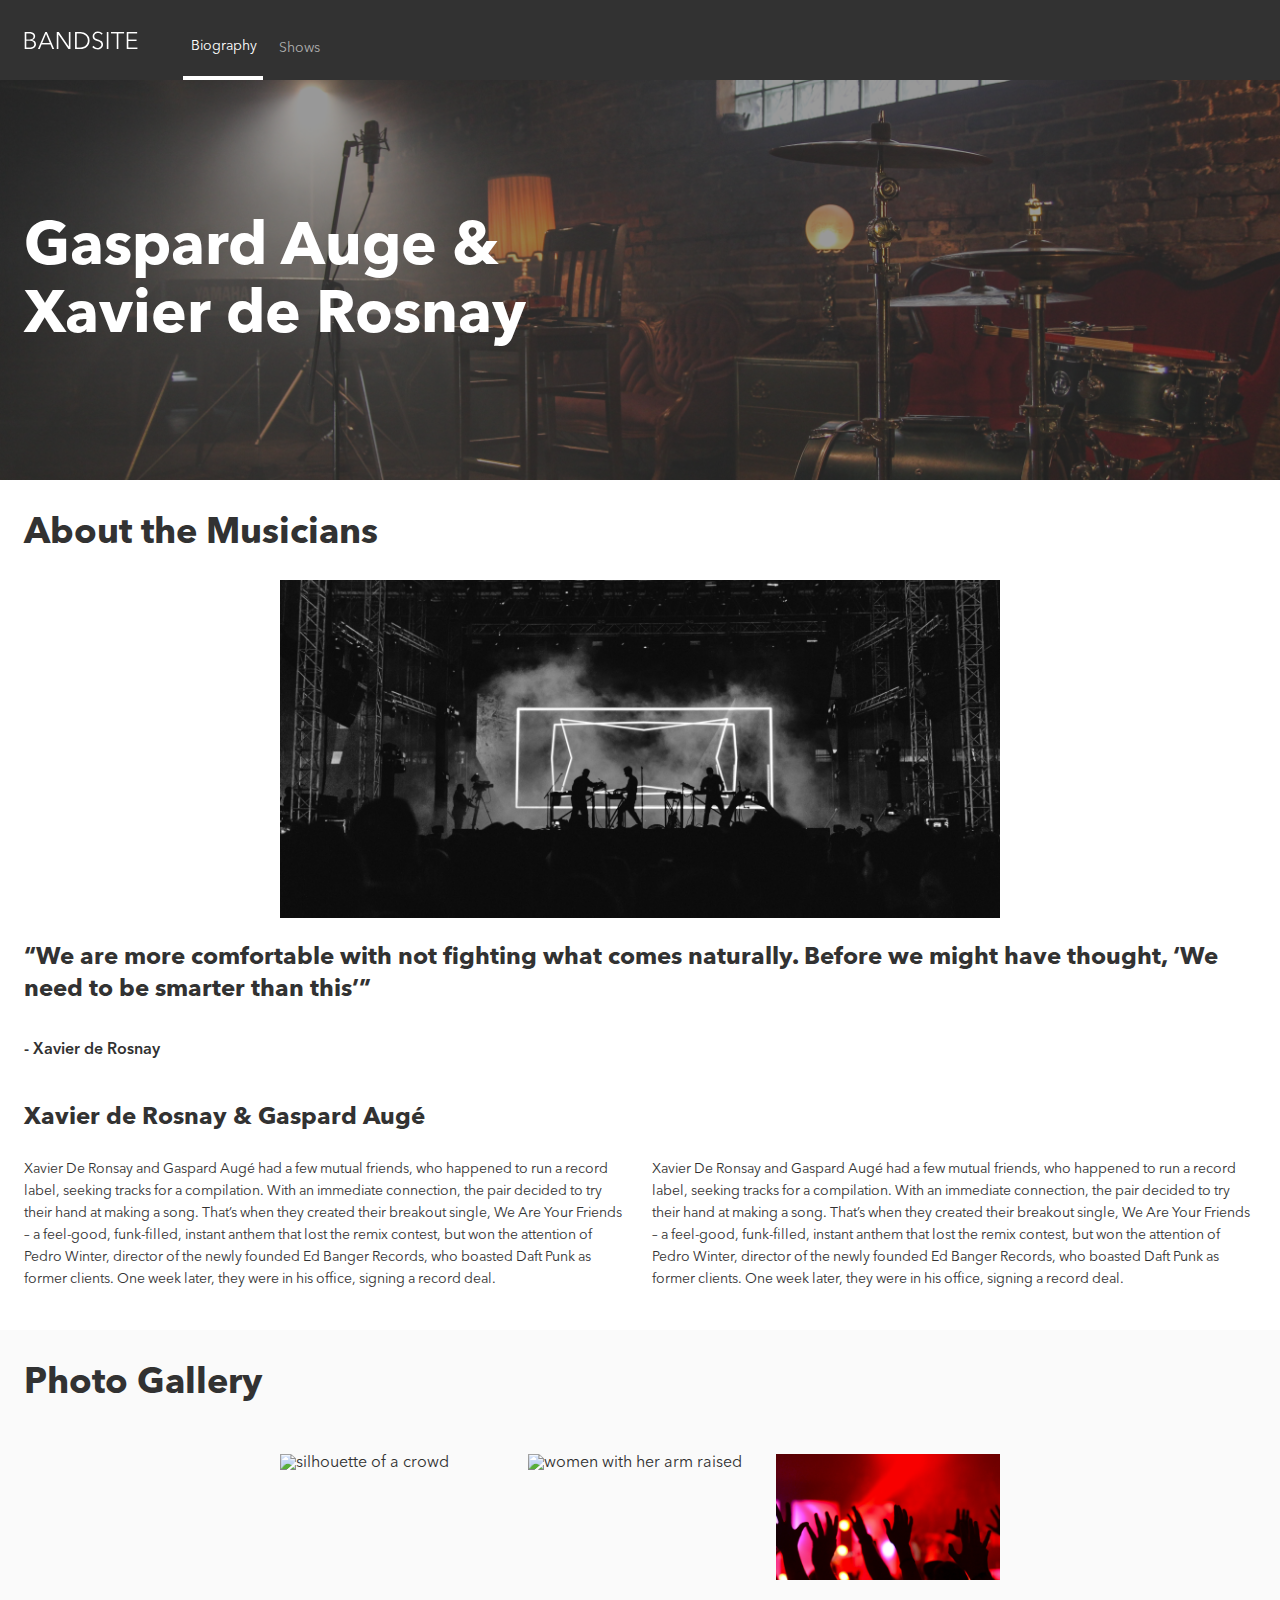
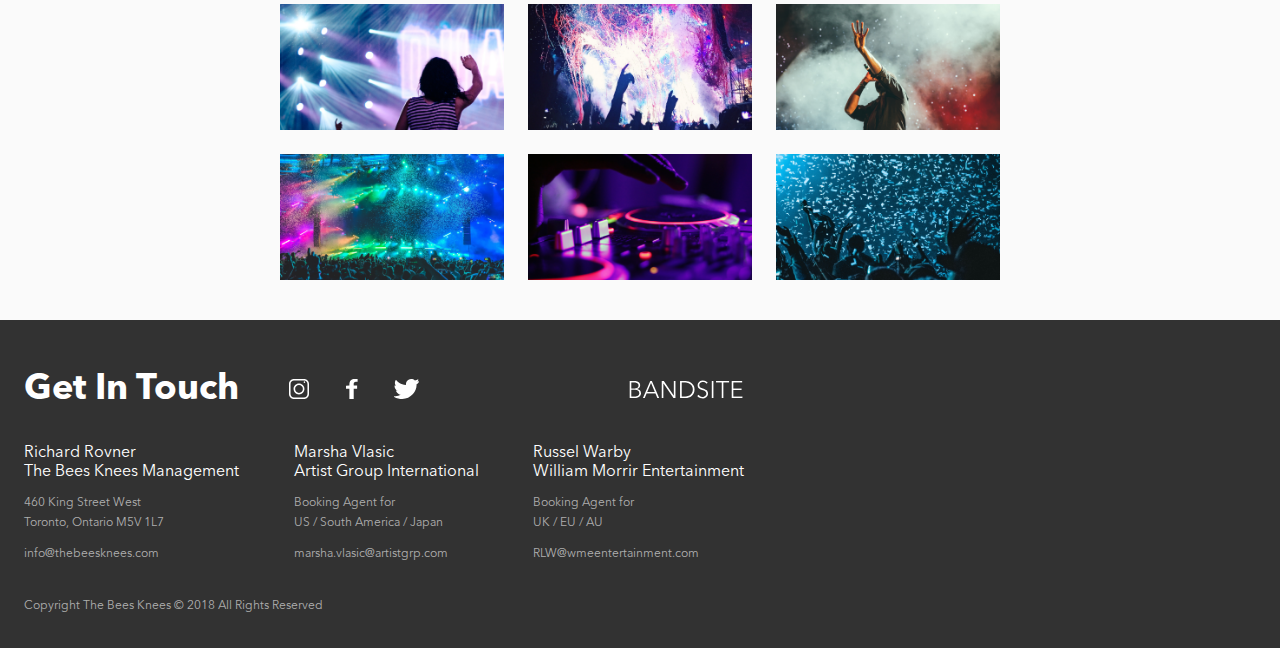
==== sprint-2/biography/index.html @ a92726ca "changed media queries, fixed mistakes" ====
<!DOCTYPE html>
<html lang="en">
<head>
    <meta charset="UTF-8">
    <meta name="viewport" content="width=device-width, initial-scale=1.0">
    <meta http-equiv="X-UA-Compatible" content="ie=edge">
    <link rel="stylesheet" href="../styles/styles.css">
    <title>BANDSITE</title>
</head>
<body>
    <header class="header">
        <nav class="header__nav-bar">
            <a class="header__logo-link" href="../home/index.html"><img class="header__nav-logo" src="../assets/logo/logo-bandsite.svg" alt="bandsite logo and can link you to the homepage"></a>
            <ul class="header__nav-list">
                <li class="header__nav-list-item header__current-site"><a class="header__nav-link header__current-link" href="index.html">Biography</a></li>
                <li class="header__nav-list-item"><a class="header__nav-link" href="../shows/index.html">Shows</a></li>
            </ul>
        </nav>
    </header>
    <section class="hero">
        <img class="hero__img" src="../assets/images/hero-image.jpg" alt="hero image of usual band instruments">
        <h1 class="hero__txt font-hero-header font-hero-header">Gaspard Auge &<br>Xavier de Rosnay</h1>
    </section>
    <main class="main">
        <article class="main__article">
            <h1 class="main__article-title font-header">About the Musicians</h1>
            <img class="main__article-img" src="../assets/images/article-image.jpg" alt="silhouette of a band on stage">
            <h2  class="main__quote font-subheader font-header2">“We are more comfortable with not fighting what comes naturally. <br class="main__quote-br">Before we might have thought, ‘We need to be smarter than this’”</h2>
            <p class="main__quotee font-subheader">- Xavier de Rosnay</p>
            <h2 class="main__musician-name font-subheader font-header2">Xavier de Rosnay & Gaspard Augé</h2>
            <section class="main__musician-info">
                <p class="main__musician-text font-paragraph">Xavier De Ronsay and Gaspard Augé had a few mutual friends, who happened to run a record label, seeking tracks for a compilation. With an immediate connection, the pair decided to try their hand at making a song. That’s when they created their breakout single, We Are Your Friends – a feel-good, funk-filled, instant anthem that lost the remix contest, but won the attention of Pedro Winter, director of the newly founded Ed Banger Records, who boasted Daft Punk as former clients. One week later, they were in his office, signing a record deal.</p>
                <p class="main__musician-text font-paragraph">Xavier De Ronsay and Gaspard Augé had a few mutual friends, who happened to run a record label, seeking tracks for a compilation. With an immediate connection, the pair decided to try their hand at making a song. That’s when they created their breakout single, We Are Your Friends – a feel-good, funk-filled, instant anthem that lost the remix contest, but won the attention of Pedro Winter, director of the newly founded Ed Banger Records, who boasted Daft Punk as former clients. One week later, they were in his office, signing a record deal.</p>
            </section>
            </article>
        <section class="main__gallery">
            <h1 class="main__gallery-title font-header">Photo Gallery</h1>
            <section class="gallery main__gallery-imgs">
                <section class="gallery__row">
                    <img class="gallery__img" src="../assets/images/Photo-gallery-1.jpg" alt="silhouette of a crowd">
                    <img class="gallery__img" src="../assets/images/Photo-gallery-2.jpg" alt="women with her arm raised">
                    <img class="gallery__img" src="../assets/images/Photo-gallery-3.jpg" alt="hands in the air">
                </section>
                <section class="gallery__row">
                    <img class="gallery__img" src="../assets/images/Photo-gallery-4.jpg" alt="a person facing a stage">
                    <img class="gallery__img" src="../assets/images/Photo-gallery-5.jpg" alt="a blast of confetti">
                    <img class="gallery__img" src="../assets/images/Photo-gallery-6.jpg" alt="singer surrounded by visual effects">
                </section>
                <section class="gallery__row">
                    <img class="gallery__img" src="../assets/images/Photo-gallery-7.jpg" alt="stage lit with color">
                    <img class="gallery__img" src="../assets/images/Photo-gallery-8.jpg" alt="dj turn table"">
                    <img class="gallery__img" src="../assets/images/Photo-gallery-9.jpg" alt="confetti raining on a crowd">
                </section>
            </section>
        </section>
    </main>
    <footer class="footer">
        <nav class="footer__nav-bar">
            <h1 class="footer__nav-greeting font-header">Get In Touch</h1>
            <ul class="footer__nav-list">
                <li class="footer__nav-list-item"><a class="footer__nav-link" href=""><img class="footer__nav-img" src="../assets/icons/icon-instagram.svg" alt="instagram logo"></a></li>
                <li class="footer__nav-list-item"><a class="footer__nav-link" href=""><img class="footer__nav-img" src="../assets/icons/icon-facebook.svg" alt="facebook logo"></a></li>
                <li class="footer__nav-list-item"><a class="footer__nav-link" href=""><img class="footer__nav-img" src="../assets/icons/icon-twitter.svg" alt="twitter logo"></a></li>
            </ul>
            <a class="footer__nav-link"><img class="footer__nav-logo-img" src="../assets/logo/logo-bandsite.svg" alt="bandsite logo and is a link that takes you to the homepage"></a>
        </nav>
        <section class="footer__contacts">
            <article class="footer__contact-info">
                <section class="footer__contact-name">Richard Rovner<br>The Bees Knees Management</section>
                <section class="footer__contact-address font-label">460 King Street West<br>Toronto, Ontario M5V 1L7</section>
                <section class="footer__contact-email"><a class="footer__contact-mailto font-label" href="mailto:info@thebeesknees.com">info@thebeesknees.com</a></section>
            </article>
            <article class="footer__contact-info">
                <section class="footer__contact-name">Marsha Vlasic<br>Artist Group International</section>
                <section class="footer__contact-address font-label">Booking Agent for<br>US / South America / Japan</section>
                <section class="footer__contact-email"><a class="footer__contact-mailto font-label" href="mailto:marsha.vlasic@artistgrp.com">marsha.vlasic@artistgrp.com</a></section>
            </article>
            <article class="footer__contact-info">
                <section class="footer__contact-name">Russel Warby<br>William Morrir Entertainment </section>
                <section class="footer__contact-address font-label">Booking Agent for<br>UK / EU / AU</section>
                <section class="footer__contact-email"><a class="footer__contact-mailto font-label" href="mailto:RLW@wmeentertainment.com">RLW@wmeentertainment.com</a></section>
            </article>
        </section>
        <section class="footer__copyright">
            <p class="footer__copyright-info font-label">Copyright The Bees Knees © 2018<br class="footer__copyright-break"> All Rights Reserved</p>            
        </section>
    </footer>
</body>
</html>
---- sprint-2/styles/styles.css ----
@font-face {
  font-family: "avenir next";
  src: url(./fonts/avenir-next-pro-lt/avenir-next-lt-pro-regular.otf) format("opentype");
}

@font-face {
  font-family: "avenir next demi bold";
  src: url(./fonts/avenir-next-pro-lt/avenir-next-lt-pro-demi.otf) format("opentype");
}

@font-face {
  font-family: "avenir next bold";
  src: url(./fonts/avenir-next-pro-lt/avenir-next-lt-pro-bold.otf) format("opentype");
}

html,
body {
  padding: 0;
  margin: 0;
  -webkit-box-sizing: border-box;
          box-sizing: border-box;
  font-family: "avenir next";
  color: #323232;
}

*,
*::before,
*::after {
  -webkit-box-sizing: inherit;
          box-sizing: inherit;
}

.font-label {
  font-size: 12px;
  line-height: 20px;
  color: #AFAFAF;
  text-decoration: none;
}

.font-list-contact {
  font-size: 14px;
  line-height: 20px;
}

.font-paragraph {
  font-size: 13px;
  line-height: 18px;
}

@media screen and (min-width: 768px) {
  .font-paragraph {
    font-size: 14px;
    line-height: 22px;
  }
}

.font-subheader {
  font-family: "avenir next demi bold";
  font-size: 14px;
  line-height: 22px;
}

@media screen and (min-width: 768px) {
  .font-subheader {
    font-size: 16px;
    line-height: 24px;
  }
}

@media screen and (min-width: 768px) {
  .font-header2 {
    font-family: "avenir next bold";
    font-size: 24px;
    line-height: 32px;
  }
}

.font-header {
  font-family: "avenir next bold";
  font-size: 24px;
  line-height: 32px;
}

@media screen and (min-width: 768px) {
  .font-header {
    font-size: 36px;
    line-height: 44px;
  }
}

.font-hero-header {
  font-family: "avenir next bold";
  font-size: 24px;
  line-height: 32px;
}

@media screen and (min-width: 768px) {
  .font-hero-header {
    font-size: 60px;
    line-height: 68px;
  }
}

.header {
  width: 100%;
}

.header__nav-bar {
  background-color: #323232;
  width: 100%;
  height: 80px;
  display: -webkit-box;
  display: -ms-flexbox;
  display: flex;
  -webkit-box-orient: vertical;
  -webkit-box-direction: normal;
      -ms-flex-direction: column;
          flex-direction: column;
  -webkit-box-align: center;
      -ms-flex-align: center;
          align-items: center;
  -webkit-box-pack: end;
      -ms-flex-pack: end;
          justify-content: flex-end;
}

@media screen and (min-width: 768px) {
  .header__nav-bar {
    -webkit-box-orient: horizontal;
    -webkit-box-direction: normal;
        -ms-flex-direction: row;
            flex-direction: row;
    padding: 0 24px;
    -webkit-box-align: baseline;
        -ms-flex-align: baseline;
            align-items: baseline;
    -webkit-box-pack: start;
        -ms-flex-pack: start;
            justify-content: flex-start;
    overflow: auto;
  }
}

@media screen and (min-width: 768px) and (min-width: 1440px) {
  .header__nav-bar {
    padding: 0 180px;
  }
}

.header__logo-link {
  height: 19px;
}

@media screen and (min-width: 768px) {
  .header__logo-link {
    padding: 0 45px 0 0;
  }
}

@media screen and (min-width: 1440px) {
  .header__logo-link {
    padding: 0 56px 0 0;
  }
}

.header__nav-list {
  width: 100%;
  list-style: none;
  padding: 16px 0 0 0;
  margin: 0;
  display: -webkit-box;
  display: -ms-flexbox;
  display: flex;
}

@media screen and (min-width: 768px) {
  .header__nav-list {
    padding: 0;
  }
}

.header__nav-list-item {
  width: 50%;
  text-align: center;
}

@media screen and (min-width: 768px) {
  .header__nav-list-item {
    width: auto;
    height: 80px;
    display: -webkit-box;
    display: -ms-flexbox;
    display: flex;
    -webkit-box-align: center;
        -ms-flex-align: center;
            align-items: center;
    padding: 16px 16px 0 16px;
    width: 80px;
    font-size: 14px;
  }
}

@media screen and (min-width: 768px) and (min-width: 1440px) {
  .header__nav-list-item {
    margin: 0 56px 0 0;
  }
}

.header__current-site {
  padding: 0 0 6px 0;
  border-bottom: solid 4px white;
}

@media screen and (min-width: 768px) {
  .header__current-site {
    padding: 16px 8px 0 8px;
  }
}

.header__nav-link {
  color: #AFAFAF;
  text-decoration: none;
}

@media screen and (min-width: 1440px) {
  .header__nav-link:hover {
    -webkit-transition: 1s;
    transition: 1s;
    color: #FFFFFF;
  }
}

.header__current-link {
  color: #FFFFFF;
}

.hero {
  display: -webkit-box;
  display: -ms-flexbox;
  display: flex;
  -webkit-box-orient: horizontal;
  -webkit-box-direction: normal;
      -ms-flex-flow: row wrap;
          flex-flow: row wrap;
  position: relative;
  background-color: rgba(50, 50, 50, 0.5);
}

.hero__img {
  z-index: -1;
  width: 100%;
  height: 183px;
  -o-object-fit: cover;
     object-fit: cover;
}

@media screen and (min-width: 768px) {
  .hero__img {
    height: 400px;
  }
}

@media screen and (min-width: 768px) and (min-width: 1440px) {
  .hero__img {
    height: 670px;
  }
}

.hero__txt {
  color: white;
  position: absolute;
  top: 60px;
  left: 16px;
  margin: 0;
}

@media screen and (min-width: 768px) {
  .hero__txt {
    top: 135px;
    left: 24px;
  }
}

@media screen and (min-width: 768px) and (min-width: 1440px) {
  .hero__txt {
    top: 230px;
    left: 180px;
  }
}

.main__article {
  padding: 0 16px 40px 16px;
  display: -webkit-box;
  display: -ms-flexbox;
  display: flex;
  -webkit-box-orient: vertical;
  -webkit-box-direction: normal;
      -ms-flex-direction: column;
          flex-direction: column;
}

@media screen and (min-width: 768px) {
  .main__article {
    padding: 0 24px 40px 24px;
  }
}

@media screen and (min-width: 768px) and (min-width: 1440px) {
  .main__article {
    -webkit-box-sizing: content-box;
            box-sizing: content-box;
    padding: 0 180px 40px 180px;
    -webkit-box-align: center;
        -ms-flex-align: center;
            align-items: center;
  }
}

.main__article-title {
  padding: 32px 0 0 0;
  margin: 0;
}

@media screen and (min-width: 1440px) {
  .main__article-title {
    -ms-flex-item-align: start;
        align-self: flex-start;
  }
}

.main__article-img {
  -ms-flex-item-align: center;
      -ms-grid-row-align: center;
      align-self: center;
  width: 288px;
  height: 145px;
  padding: 24px 0 0 0;
  -o-object-fit: cover;
     object-fit: cover;
}

@media screen and (min-width: 768px) {
  .main__article-img {
    width: 720px;
    height: 362px;
  }
}

@media screen and (min-width: 768px) and (min-width: 1440px) {
  .main__article-img {
    width: 896px;
    height: 450px;
    padding: 48px 0 0 0;
  }
}

.main__quote {
  padding: 24px 0 0 0;
  margin: 0;
}

@media screen and (min-width: 1440px) {
  .main__quote {
    width: 896px;
  }
}

.main__quote-br {
  display: none;
}

@media screen and (min-width: 1440px) {
  .main__quote-br {
    display: inline;
  }
}

.main__quotee {
  padding: 32px 0 0 0;
  margin: 0;
}

@media screen and (min-width: 1440px) {
  .main__quotee {
    width: 896px;
  }
}

.main__musician-name {
  padding: 40px 0 0 0;
  margin: 0;
}

@media screen and (min-width: 1440px) {
  .main__musician-name {
    width: 896px;
  }
}

@media screen and (min-width: 768px) {
  .main__musician-info {
    display: -ms-grid;
    display: grid;
    -ms-grid-columns: auto auto;
        grid-template-columns: auto auto;
    grid-gap: 24px;
  }
}

@media screen and (min-width: 768px) and (min-width: 1440px) {
  .main__musician-info {
    grid-gap: 40px;
    width: 896px;
  }
}

.main__musician-text {
  padding: 24px 0 0 0;
  margin: 0;
}

.main__gallery {
  padding: 0 16px;
  display: -webkit-box;
  display: -ms-flexbox;
  display: flex;
  -webkit-box-orient: vertical;
  -webkit-box-direction: normal;
      -ms-flex-direction: column;
          flex-direction: column;
  background-color: #FAFAFA;
}

@media screen and (min-width: 768px) {
  .main__gallery {
    padding: 0 24px;
  }
}

@media screen and (min-width: 768px) and (min-width: 1440px) {
  .main__gallery {
    padding: 0 180px;
  }
}

.main__gallery-title {
  padding: 32px 0 24px 0;
  margin: 0;
}

@media screen and (min-width: 1440px) {
  .main__gallery-title {
    padding: 48px 0 40px 0;
  }
}

.gallery {
  display: -webkit-box;
  display: -ms-flexbox;
  display: flex;
  -webkit-box-orient: vertical;
  -webkit-box-direction: normal;
      -ms-flex-direction: column;
          flex-direction: column;
  -webkit-box-align: center;
      -ms-flex-align: center;
          align-items: center;
  padding: 0 0 24px 0;
}

@media screen and (min-width: 768px) {
  .gallery {
    display: -webkit-box;
    display: -ms-flexbox;
    display: flex;
    -webkit-box-orient: horizontal;
    -webkit-box-direction: normal;
        -ms-flex-flow: row wrap;
            flex-flow: row wrap;
    -webkit-box-pack: center;
        -ms-flex-pack: center;
            justify-content: center;
    padding: 0 0 40px 0;
  }
}

.gallery__row {
  display: -webkit-box;
  display: -ms-flexbox;
  display: flex;
  -webkit-box-orient: vertical;
  -webkit-box-direction: normal;
      -ms-flex-direction: column;
          flex-direction: column;
}

@media screen and (min-width: 768px) {
  .gallery__row {
    width: 720px;
    -webkit-box-orient: horizontal;
    -webkit-box-direction: normal;
        -ms-flex-direction: row;
            flex-direction: row;
    -webkit-box-pack: justify;
        -ms-flex-pack: justify;
            justify-content: space-between;
  }
}

@media screen and (min-width: 768px) and (min-width: 1440px) {
  .gallery__row {
    width: 1080px;
  }
}

.gallery__img {
  width: 288px;
  padding: 0 0 16px 0;
}

@media screen and (min-width: 768px) {
  .gallery__img {
    -webkit-box-sizing: content-box;
            box-sizing: content-box;
    width: 224px;
    height: 126px;
    -o-object-fit: cover;
       object-fit: cover;
    padding: 24px 0 0 0;
  }
}

@media screen and (min-width: 768px) and (min-width: 1440px) {
  .gallery__img {
    width: 344px;
    height: 193px;
    opacity: 0.5;
    -webkit-filter: grayscale(100%);
            filter: grayscale(100%);
    -webkit-transition: 1s;
    transition: 1s;
  }
  .gallery__img:hover {
    opacity: 1;
    -webkit-filter: none;
            filter: none;
  }
}

.footer {
  background-color: #323232;
  width: 100%;
  color: white;
  padding: 0 11px;
  overflow: auto;
  display: -webkit-box;
  display: -ms-flexbox;
  display: flex;
  -webkit-box-orient: vertical;
  -webkit-box-direction: normal;
      -ms-flex-direction: column;
          flex-direction: column;
}

@media screen and (min-width: 768px) {
  .footer {
    padding: 0 24px;
  }
}

@media screen and (min-width: 768px) and (min-width: 1440px) {
  .footer {
    padding: 0 180px;
  }
}

@media screen and (min-width: 768px) {
  .footer__nav-bar {
    display: -webkit-box;
    display: -ms-flexbox;
    display: flex;
    -webkit-box-align: baseline;
        -ms-flex-align: baseline;
            align-items: baseline;
  }
}

.footer__nav-greeting {
  margin: 0;
  padding: 48px 0 0 0;
  font-size: 36px;
}

.footer__nav-list {
  list-style: none;
  width: 130px;
  padding: 28px 0 0 5px;
  margin: 0;
  display: -webkit-box;
  display: -ms-flexbox;
  display: flex;
  -webkit-box-pack: justify;
      -ms-flex-pack: justify;
          justify-content: space-between;
}

@media screen and (min-width: 768px) {
  .footer__nav-list {
    -webkit-box-sizing: content-box;
            box-sizing: content-box;
    padding: 0 210px 0 50px;
    -ms-flex-negative: 0;
        flex-shrink: 0;
  }
}

@media screen and (min-width: 768px) and (min-width: 1440px) {
  .footer__nav-list {
    padding: 0 554px 0 60px;
  }
}

.footer__nav-logo-img {
  display: none;
}

@media screen and (min-width: 768px) {
  .footer__nav-logo-img {
    display: inline-block;
  }
}

@media screen and (min-width: 768px) and (min-width: 1440px) {
  .footer__nav-logo-img {
    width: 120px;
    height: 24px;
  }
}

@media screen and (min-width: 768px) {
  .footer__nav-link {
    padding: 16px 0 0 0;
    justify-self: flex-end;
  }
}

@media screen and (min-width: 768px) {
  .footer__contacts {
    display: -webkit-box;
    display: -ms-flexbox;
    display: flex;
    -ms-flex-wrap: wrap;
        flex-wrap: wrap;
    width: 720px;
    -webkit-box-pack: justify;
        -ms-flex-pack: justify;
            justify-content: space-between;
  }
}

@media screen and (min-width: 768px) and (min-width: 1440px) {
  .footer__contacts {
    width: 1080px;
    -webkit-box-pack: start;
        -ms-flex-pack: start;
            justify-content: flex-start;
  }
}

@media screen and (min-width: 1440px) {
  .footer__contact-info {
    width: 276px;
  }
}

.footer__contact-name {
  padding: 32px 0 0 0;
}

@media screen and (min-width: 1440px) {
  .footer__contact-name {
    padding: 56px 0 0 0;
  }
}

.footer__contact-address {
  padding: 11px 0 0 0;
}

@media screen and (min-width: 1440px) {
  .footer__contact-address {
    padding: 24px 0 0 0;
  }
}

.footer__contact-email {
  padding: 11px 0 0 0;
}

@media screen and (min-width: 1440px) {
  .footer__contact-email {
    padding: 24px 0 0 0;
  }
}

.footer__copyright-info {
  margin: 0;
  padding: 32px 0;
}

@media screen and (min-width: 1440px) {
  .footer__copyright-info {
    padding: 40px 0;
  }
}

@media screen and (min-width: 768px) {
  .footer__copyright-break {
    display: none;
  }
}
/*# sourceMappingURL=styles.css.map */
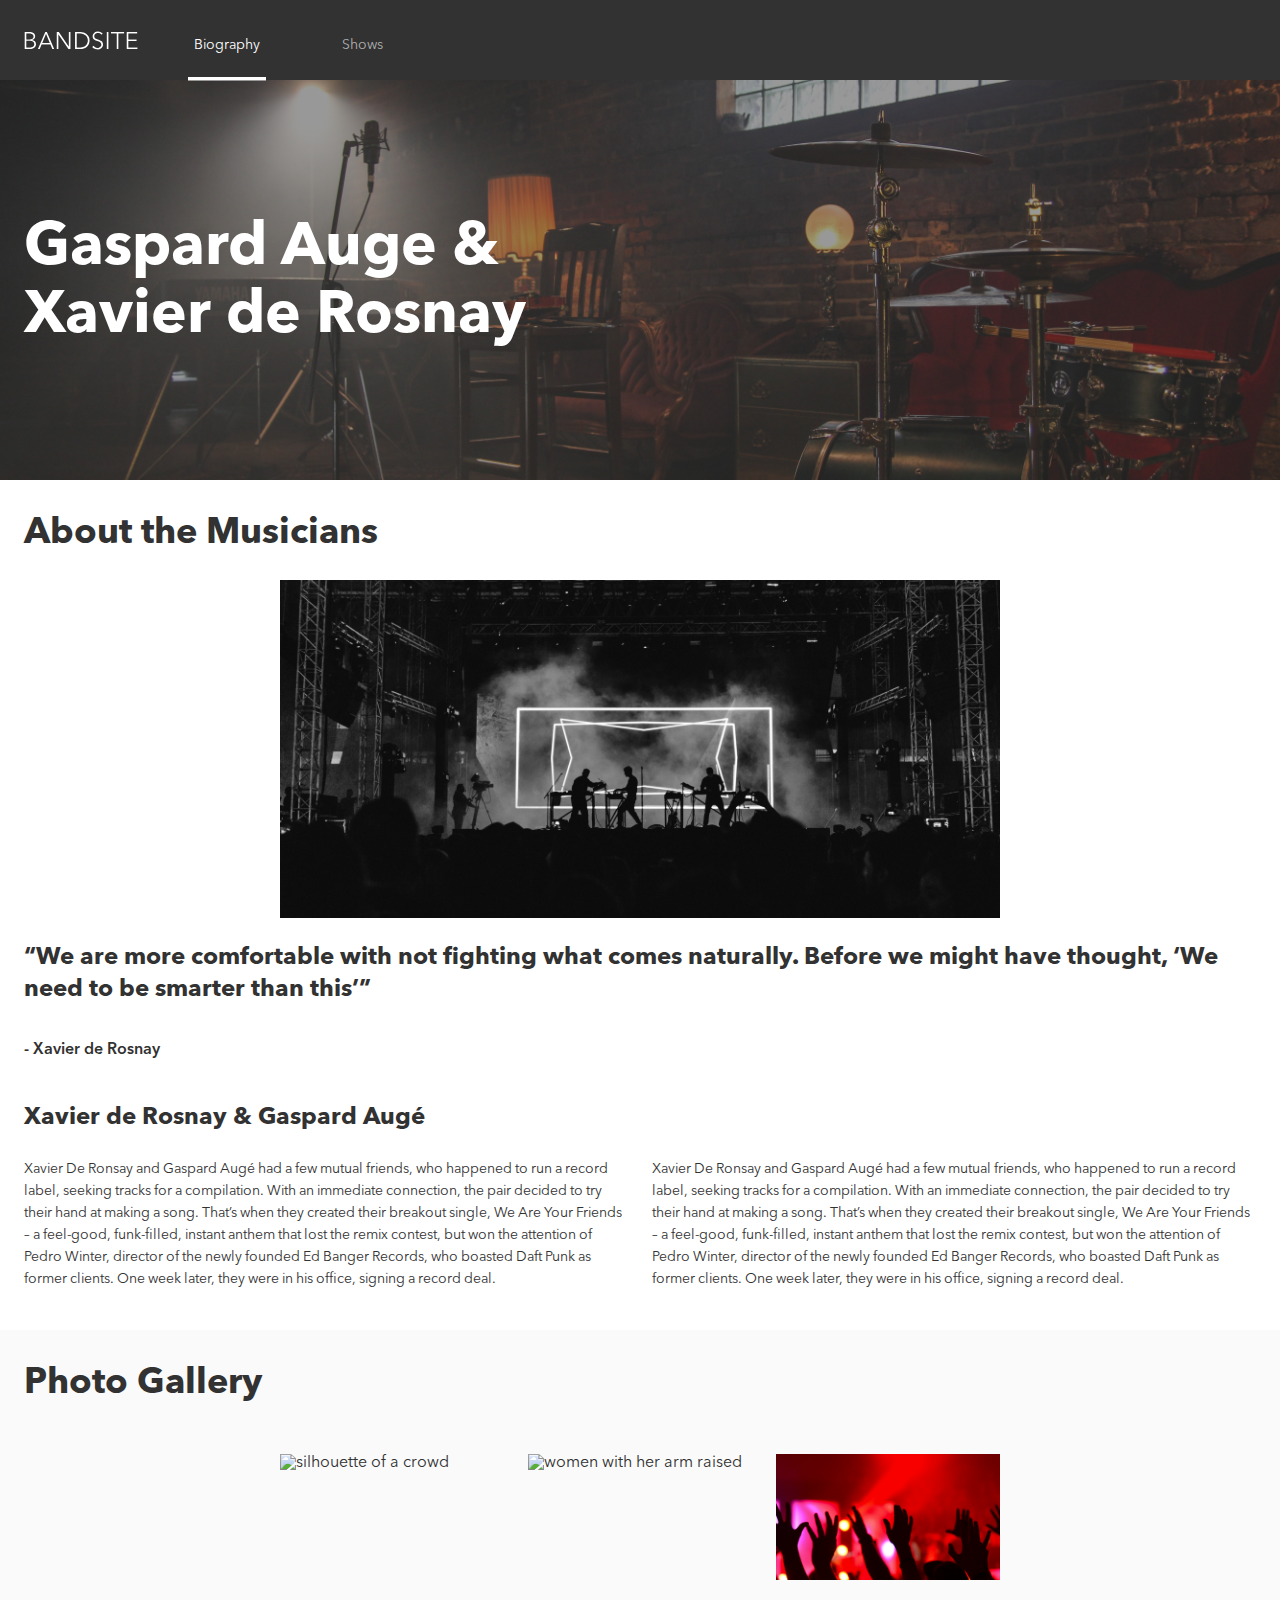
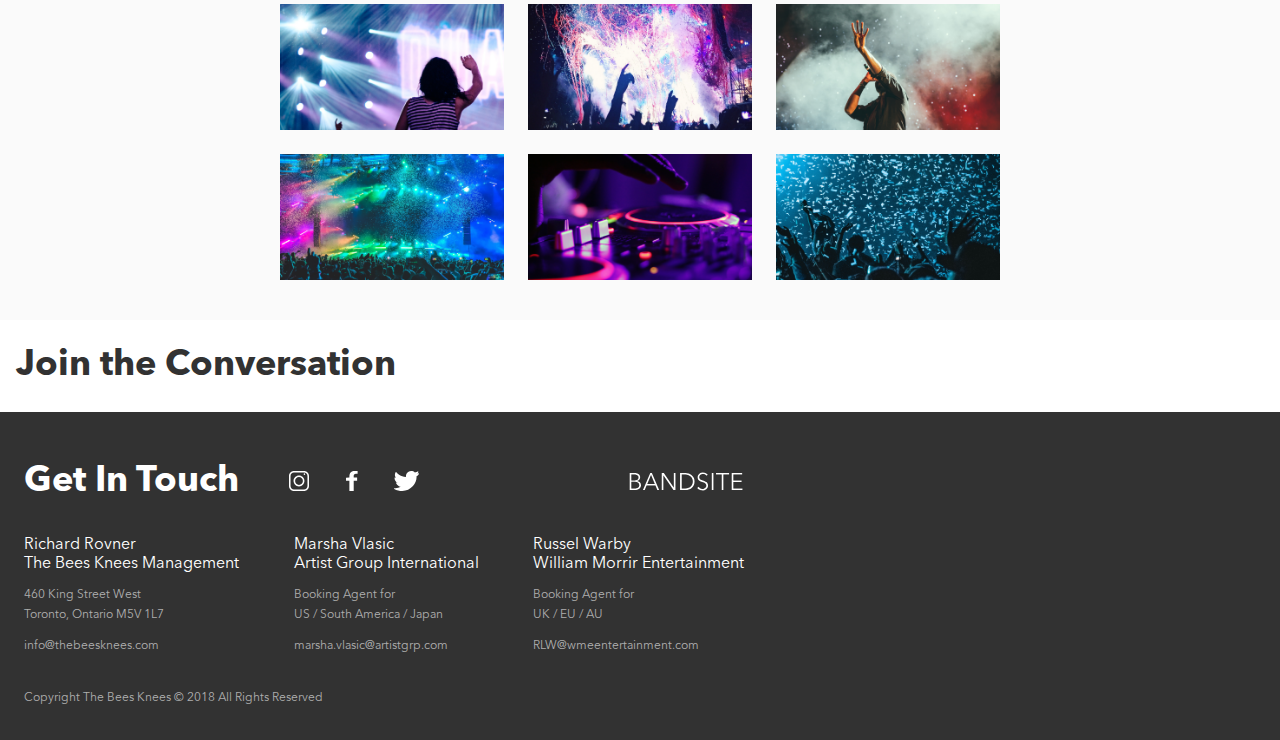
==== commit c41c787a: "fixed the nav-bar in all viewports" ====
--- a/sprint-2/biography/index.html
+++ b/sprint-2/biography/index.html
@@ -32,7 +32,7 @@
                 <p class="main__musician-text font-paragraph">Xavier De Ronsay and Gaspard Augé had a few mutual friends, who happened to run a record label, seeking tracks for a compilation. With an immediate connection, the pair decided to try their hand at making a song. That’s when they created their breakout single, We Are Your Friends – a feel-good, funk-filled, instant anthem that lost the remix contest, but won the attention of Pedro Winter, director of the newly founded Ed Banger Records, who boasted Daft Punk as former clients. One week later, they were in his office, signing a record deal.</p>
                 <p class="main__musician-text font-paragraph">Xavier De Ronsay and Gaspard Augé had a few mutual friends, who happened to run a record label, seeking tracks for a compilation. With an immediate connection, the pair decided to try their hand at making a song. That’s when they created their breakout single, We Are Your Friends – a feel-good, funk-filled, instant anthem that lost the remix contest, but won the attention of Pedro Winter, director of the newly founded Ed Banger Records, who boasted Daft Punk as former clients. One week later, they were in his office, signing a record deal.</p>
             </section>
-            </article>
+        </article>
         <section class="main__gallery">
             <h1 class="main__gallery-title font-header">Photo Gallery</h1>
             <section class="gallery main__gallery-imgs">
@@ -53,14 +53,17 @@
                 </section>
             </section>
         </section>
+        <section class="main__comments">
+            <h1 class="main__comments-title font-header">Join the Conversation</h1>
+        </section>
     </main>
     <footer class="footer">
         <nav class="footer__nav-bar">
             <h1 class="footer__nav-greeting font-header">Get In Touch</h1>
             <ul class="footer__nav-list">
-                <li class="footer__nav-list-item"><a class="footer__nav-link" href=""><img class="footer__nav-img" src="../assets/icons/icon-instagram.svg" alt="instagram logo"></a></li>
-                <li class="footer__nav-list-item"><a class="footer__nav-link" href=""><img class="footer__nav-img" src="../assets/icons/icon-facebook.svg" alt="facebook logo"></a></li>
-                <li class="footer__nav-list-item"><a class="footer__nav-link" href=""><img class="footer__nav-img" src="../assets/icons/icon-twitter.svg" alt="twitter logo"></a></li>
+                <li class="footer__nav-list-item"><a class="footer__nav-link" href="https://www.instagram.com/"><img class="footer__nav-img" src="../assets/icons/icon-instagram.svg" alt="instagram logo"></a></li>
+                <li class="footer__nav-list-item"><a class="footer__nav-link" href="https://www.facebook.com/"><img class="footer__nav-img" src="../assets/icons/icon-facebook.svg" alt="facebook logo"></a></li>
+                <li class="footer__nav-list-item"><a class="footer__nav-link" href="https://twitter.com/"><img class="footer__nav-img" src="../assets/icons/icon-twitter.svg" alt="twitter logo"></a></li>
             </ul>
             <a class="footer__nav-link"><img class="footer__nav-logo-img" src="../assets/logo/logo-bandsite.svg" alt="bandsite logo and is a link that takes you to the homepage"></a>
         </nav>
--- a/sprint-2/styles/styles.css
+++ b/sprint-2/styles/styles.css
@@ -131,13 +131,6 @@
         -ms-flex-direction: row;
             flex-direction: row;
     padding: 0 24px;
-    -webkit-box-align: baseline;
-        -ms-flex-align: baseline;
-            align-items: baseline;
-    -webkit-box-pack: start;
-        -ms-flex-pack: start;
-            justify-content: flex-start;
-    overflow: auto;
   }
 }
 
@@ -153,13 +146,13 @@
 
 @media screen and (min-width: 768px) {
   .header__logo-link {
-    padding: 0 45px 0 0;
+    margin: 0 50px 0 0;
   }
 }
 
 @media screen and (min-width: 1440px) {
   .header__logo-link {
-    padding: 0 56px 0 0;
+    margin: 0 56px 0 0;
   }
 }
 
@@ -175,6 +168,7 @@
 
 @media screen and (min-width: 768px) {
   .header__nav-list {
+    height: 80px;
     padding: 0;
   }
 }
@@ -182,20 +176,17 @@
 .header__nav-list-item {
   width: 50%;
   text-align: center;
+  padding: 0 0 6px 0;
 }
 
 @media screen and (min-width: 768px) {
   .header__nav-list-item {
     width: auto;
-    height: 80px;
-    display: -webkit-box;
-    display: -ms-flexbox;
-    display: flex;
-    -webkit-box-align: center;
-        -ms-flex-align: center;
-            align-items: center;
-    padding: 16px 16px 0 16px;
-    width: 80px;
+    -ms-flex-item-align: center;
+        -ms-grid-row-align: center;
+        align-self: center;
+    padding: 37px 6px 27px 6px;
+    margin: 0 70px 0 0;
     font-size: 14px;
   }
 }
@@ -207,13 +198,12 @@
 }
 
 .header__current-site {
-  padding: 0 0 6px 0;
   border-bottom: solid 4px white;
 }
 
 @media screen and (min-width: 768px) {
   .header__current-site {
-    padding: 16px 8px 0 8px;
+    padding: 37px 6px 23px 6px;
   }
 }
 
@@ -452,6 +442,18 @@
   .main__gallery-title {
     padding: 48px 0 40px 0;
   }
+}
+
+.main__comments {
+  padding: 0 16px;
+  display: -webkit-box;
+  display: -ms-flexbox;
+  display: flex;
+  -webkit-box-orient: vertical;
+  -webkit-box-direction: normal;
+      -ms-flex-direction: column;
+          flex-direction: column;
+  background-color: #FFFFFF;
 }
 
 .gallery {
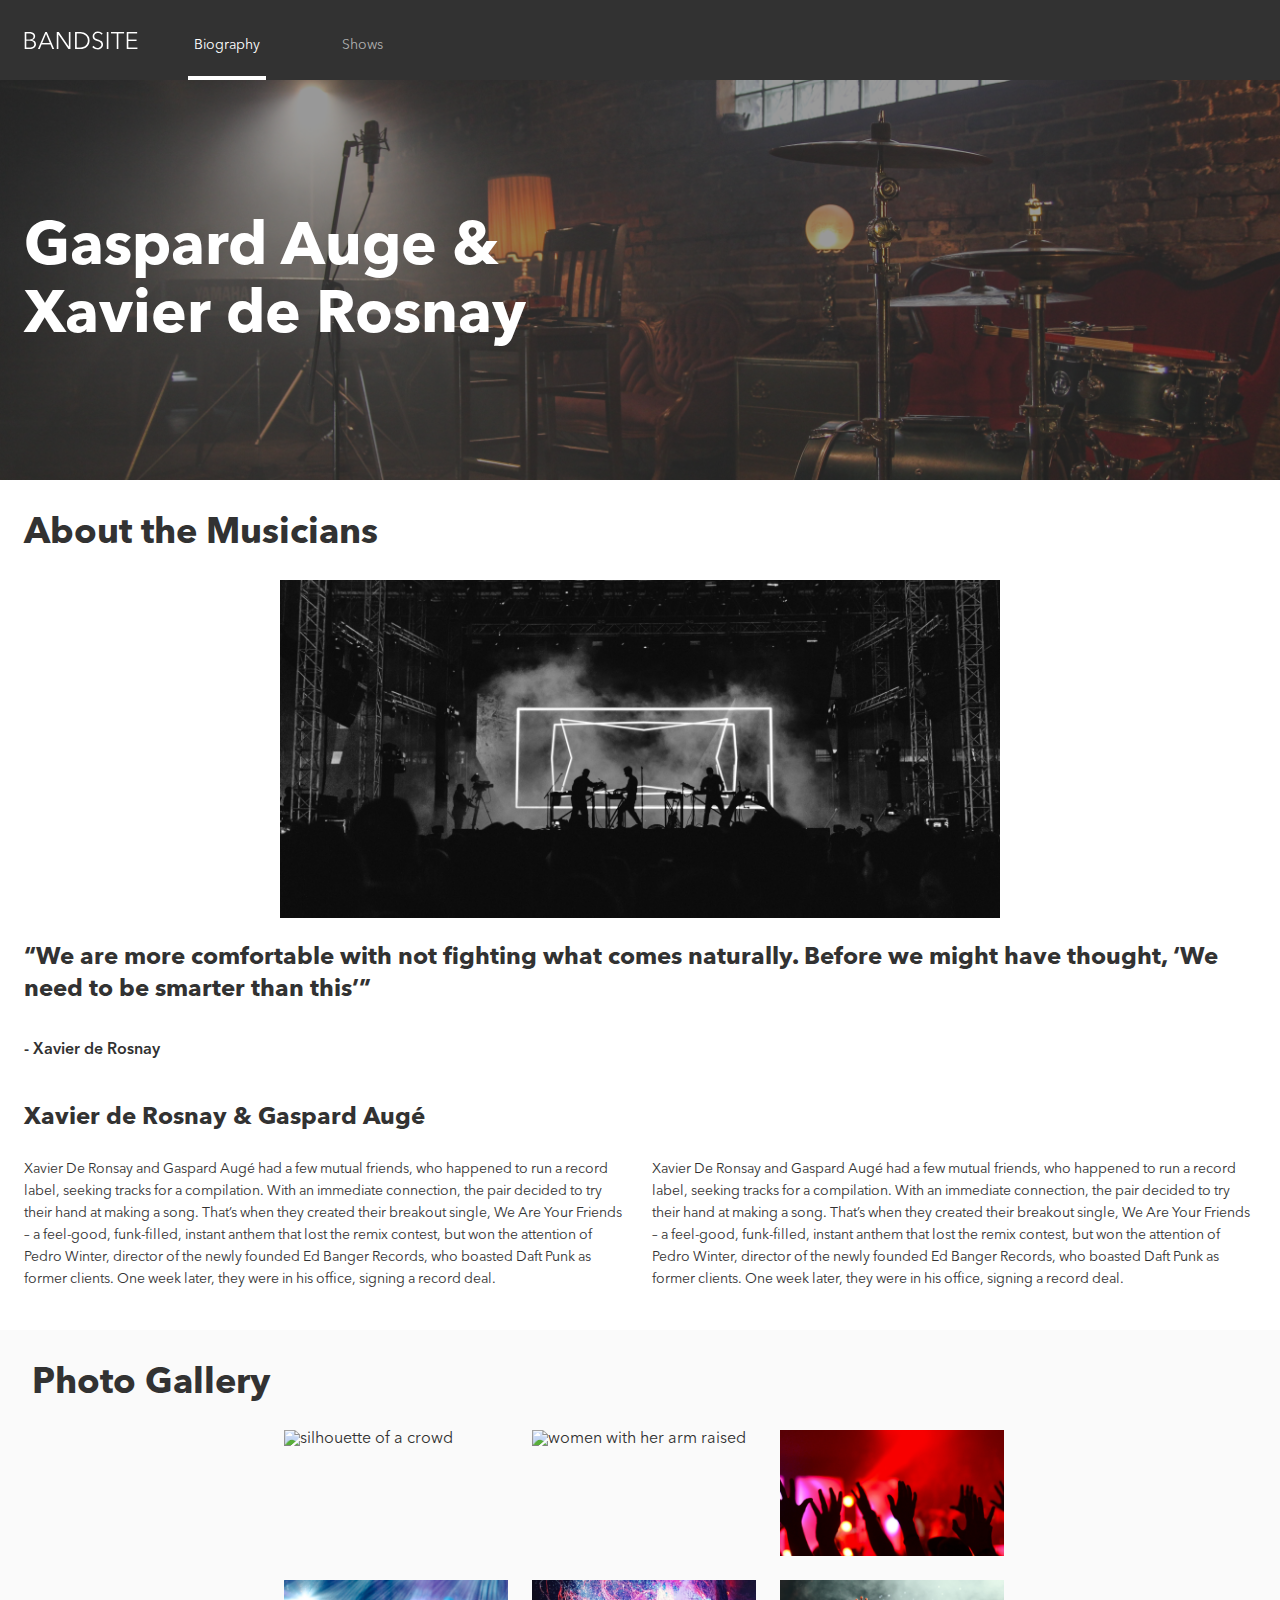
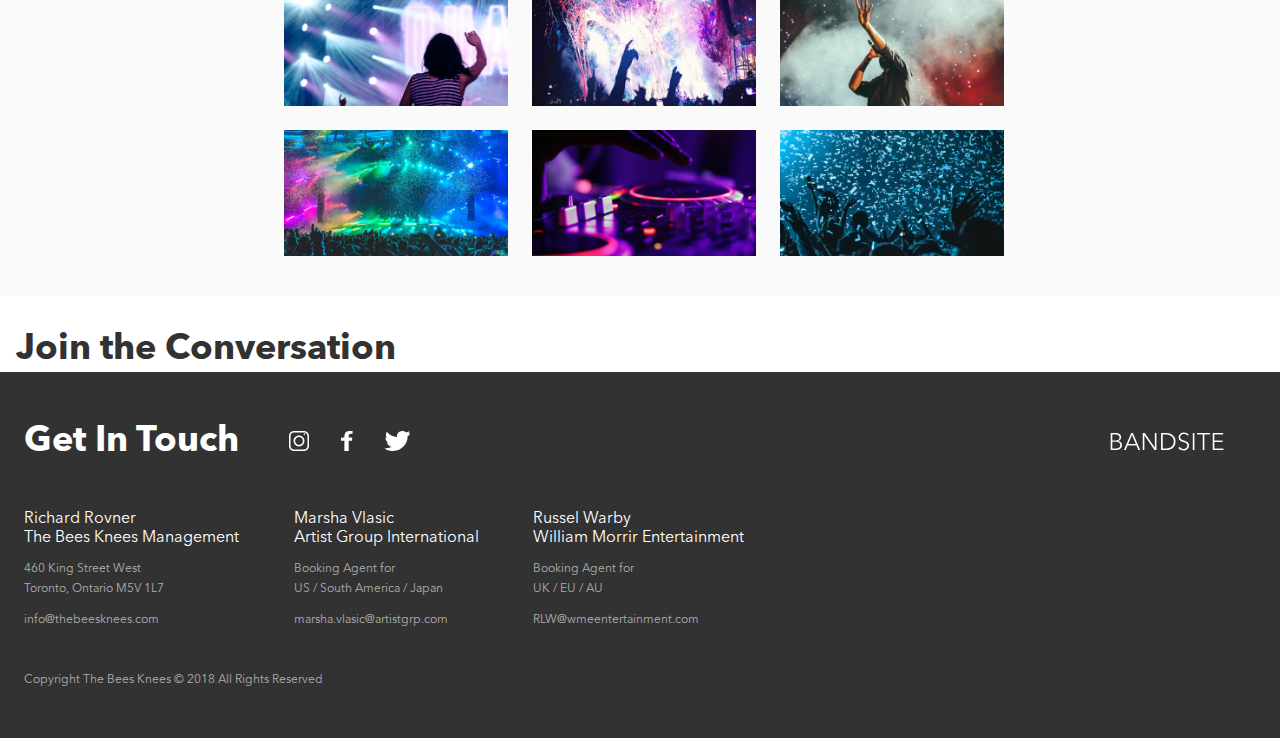
==== commit 556d58cf: "made more changes to clean up the code for styling" ====
--- a/sprint-2/biography/index.html
+++ b/sprint-2/biography/index.html
@@ -53,8 +53,14 @@
                 </section>
             </section>
         </section>
-        <section class="main__comments">
-            <h1 class="main__comments-title font-header">Join the Conversation</h1>
+        <section class="comments main__comments">
+            <h1 class="comments__title font-header">Join the Conversation</h1>
+            <section class="comments__new-comment">
+                
+            </section>
+            <section class="comments__old-comment">
+                
+            </section>
         </section>
     </main>
     <footer class="footer">
--- a/sprint-2/styles/styles.css
+++ b/sprint-2/styles/styles.css
@@ -101,13 +101,8 @@
   }
 }
 
-.header {
-  width: 100%;
-}
-
 .header__nav-bar {
   background-color: #323232;
-  width: 100%;
   height: 80px;
   display: -webkit-box;
   display: -ms-flexbox;
@@ -134,7 +129,7 @@
   }
 }
 
-@media screen and (min-width: 768px) and (min-width: 1440px) {
+@media screen and (min-width: 1440px) {
   .header__nav-bar {
     padding: 0 180px;
   }
@@ -182,16 +177,13 @@
 @media screen and (min-width: 768px) {
   .header__nav-list-item {
     width: auto;
-    -ms-flex-item-align: center;
-        -ms-grid-row-align: center;
-        align-self: center;
     padding: 37px 6px 27px 6px;
     margin: 0 70px 0 0;
     font-size: 14px;
   }
 }
 
-@media screen and (min-width: 768px) and (min-width: 1440px) {
+@media screen and (min-width: 1440px) {
   .header__nav-list-item {
     margin: 0 56px 0 0;
   }
@@ -214,8 +206,8 @@
 
 @media screen and (min-width: 1440px) {
   .header__nav-link:hover {
-    -webkit-transition: 1s;
-    transition: 1s;
+    -webkit-transition: 0.5s;
+    transition: 0.5s;
     color: #FFFFFF;
   }
 }
@@ -228,10 +220,6 @@
   display: -webkit-box;
   display: -ms-flexbox;
   display: flex;
-  -webkit-box-orient: horizontal;
-  -webkit-box-direction: normal;
-      -ms-flex-flow: row wrap;
-          flex-flow: row wrap;
   position: relative;
   background-color: rgba(50, 50, 50, 0.5);
 }
@@ -250,14 +238,14 @@
   }
 }
 
-@media screen and (min-width: 768px) and (min-width: 1440px) {
+@media screen and (min-width: 1440px) {
   .hero__img {
     height: 670px;
   }
 }
 
 .hero__txt {
-  color: white;
+  color: #FFFFFF;
   position: absolute;
   top: 60px;
   left: 16px;
@@ -271,15 +259,15 @@
   }
 }
 
-@media screen and (min-width: 768px) and (min-width: 1440px) {
+@media screen and (min-width: 1440px) {
   .hero__txt {
-    top: 230px;
+    top: 235px;
     left: 180px;
   }
 }
 
 .main__article {
-  padding: 0 16px 40px 16px;
+  padding: 32px 16px 40px 16px;
   display: -webkit-box;
   display: -ms-flexbox;
   display: flex;
@@ -291,15 +279,15 @@
 
 @media screen and (min-width: 768px) {
   .main__article {
-    padding: 0 24px 40px 24px;
-  }
-}
-
-@media screen and (min-width: 768px) and (min-width: 1440px) {
+    padding: 32px 24px 40px 24px;
+  }
+}
+
+@media screen and (min-width: 1440px) {
   .main__article {
     -webkit-box-sizing: content-box;
             box-sizing: content-box;
-    padding: 0 180px 40px 180px;
+    padding: 48px 180px 40px 180px;
     -webkit-box-align: center;
         -ms-flex-align: center;
             align-items: center;
@@ -307,7 +295,6 @@
 }
 
 .main__article-title {
-  padding: 32px 0 0 0;
   margin: 0;
 }
 
@@ -336,7 +323,7 @@
   }
 }
 
-@media screen and (min-width: 768px) and (min-width: 1440px) {
+@media screen and (min-width: 1440px) {
   .main__article-img {
     width: 896px;
     height: 450px;
@@ -351,6 +338,7 @@
 
 @media screen and (min-width: 1440px) {
   .main__quote {
+    padding: 48px 0 0 0;
     width: 896px;
   }
 }
@@ -372,6 +360,7 @@
 
 @media screen and (min-width: 1440px) {
   .main__quotee {
+    padding: 40px 0 0 0;
     width: 896px;
   }
 }
@@ -383,6 +372,7 @@
 
 @media screen and (min-width: 1440px) {
   .main__musician-name {
+    padding: 56px 0 0 0;
     width: 896px;
   }
 }
@@ -397,7 +387,7 @@
   }
 }
 
-@media screen and (min-width: 768px) and (min-width: 1440px) {
+@media screen and (min-width: 1440px) {
   .main__musician-info {
     grid-gap: 40px;
     width: 896px;
@@ -409,51 +399,38 @@
   margin: 0;
 }
 
+@media screen and (min-width: 1440px) {
+  .main__musician-text {
+    padding: 32px 0 0 0;
+  }
+}
+
 .main__gallery {
-  padding: 0 16px;
-  display: -webkit-box;
-  display: -ms-flexbox;
-  display: flex;
-  -webkit-box-orient: vertical;
-  -webkit-box-direction: normal;
-      -ms-flex-direction: column;
-          flex-direction: column;
+  padding: 32px 16px 24px 16px;
   background-color: #FAFAFA;
 }
 
 @media screen and (min-width: 768px) {
   .main__gallery {
-    padding: 0 24px;
-  }
-}
-
-@media screen and (min-width: 768px) and (min-width: 1440px) {
+    padding: 32px 24px 16px 32px;
+  }
+}
+
+@media screen and (min-width: 1440px) {
   .main__gallery {
-    padding: 0 180px;
+    padding: 48px 180px 16px 180px;
   }
 }
 
 .main__gallery-title {
-  padding: 32px 0 24px 0;
+  padding: 0 0 24px 0;
   margin: 0;
 }
 
 @media screen and (min-width: 1440px) {
   .main__gallery-title {
-    padding: 48px 0 40px 0;
-  }
-}
-
-.main__comments {
-  padding: 0 16px;
-  display: -webkit-box;
-  display: -ms-flexbox;
-  display: flex;
-  -webkit-box-orient: vertical;
-  -webkit-box-direction: normal;
-      -ms-flex-direction: column;
-          flex-direction: column;
-  background-color: #FFFFFF;
+    padding: 0 0 64px 0;
+  }
 }
 
 .gallery {
@@ -467,23 +444,6 @@
   -webkit-box-align: center;
       -ms-flex-align: center;
           align-items: center;
-  padding: 0 0 24px 0;
-}
-
-@media screen and (min-width: 768px) {
-  .gallery {
-    display: -webkit-box;
-    display: -ms-flexbox;
-    display: flex;
-    -webkit-box-orient: horizontal;
-    -webkit-box-direction: normal;
-        -ms-flex-flow: row wrap;
-            flex-flow: row wrap;
-    -webkit-box-pack: center;
-        -ms-flex-pack: center;
-            justify-content: center;
-    padding: 0 0 40px 0;
-  }
 }
 
 .gallery__row {
@@ -509,30 +469,31 @@
   }
 }
 
-@media screen and (min-width: 768px) and (min-width: 1440px) {
+@media screen and (min-width: 1440px) {
   .gallery__row {
     width: 1080px;
   }
 }
 
 .gallery__img {
+  -webkit-box-sizing: content-box;
+          box-sizing: content-box;
+  -o-object-fit: cover;
+     object-fit: cover;
   width: 288px;
+  height: 162px;
   padding: 0 0 16px 0;
 }
 
 @media screen and (min-width: 768px) {
   .gallery__img {
-    -webkit-box-sizing: content-box;
-            box-sizing: content-box;
     width: 224px;
     height: 126px;
-    -o-object-fit: cover;
-       object-fit: cover;
-    padding: 24px 0 0 0;
-  }
-}
-
-@media screen and (min-width: 768px) and (min-width: 1440px) {
+    padding: 0 0 24px 0;
+  }
+}
+
+@media screen and (min-width: 1440px) {
   .gallery__img {
     width: 344px;
     height: 193px;
@@ -549,12 +510,28 @@
   }
 }
 
+.comments {
+  padding: 0 16px;
+  display: -webkit-box;
+  display: -ms-flexbox;
+  display: flex;
+  -webkit-box-orient: vertical;
+  -webkit-box-direction: normal;
+      -ms-flex-direction: column;
+          flex-direction: column;
+  background-color: #FFFFFF;
+}
+
+.comments__title {
+  margin: 0;
+  padding: 32px 0 0 0;
+}
+
 .footer {
   background-color: #323232;
   width: 100%;
   color: white;
-  padding: 0 11px;
-  overflow: auto;
+  padding: 48px 11px 40px 11px;
   display: -webkit-box;
   display: -ms-flexbox;
   display: flex;
@@ -566,13 +543,13 @@
 
 @media screen and (min-width: 768px) {
   .footer {
-    padding: 0 24px;
-  }
-}
-
-@media screen and (min-width: 768px) and (min-width: 1440px) {
+    padding: 48px 24px 48px 24px;
+  }
+}
+
+@media screen and (min-width: 1440px) {
   .footer {
-    padding: 0 180px;
+    padding: 48px 180px 48px 180px;
   }
 }
 
@@ -589,8 +566,13 @@
 
 .footer__nav-greeting {
   margin: 0;
-  padding: 48px 0 0 0;
   font-size: 36px;
+}
+
+@media screen and (min-width: 768px) {
+  .footer__nav-greeting {
+    padding: 0 50px 0 0;
+  }
 }
 
 .footer__nav-list {
@@ -608,17 +590,7 @@
 
 @media screen and (min-width: 768px) {
   .footer__nav-list {
-    -webkit-box-sizing: content-box;
-            box-sizing: content-box;
-    padding: 0 210px 0 50px;
-    -ms-flex-negative: 0;
-        flex-shrink: 0;
-  }
-}
-
-@media screen and (min-width: 768px) and (min-width: 1440px) {
-  .footer__nav-list {
-    padding: 0 554px 0 60px;
+    padding: 0;
   }
 }
 
@@ -632,17 +604,20 @@
   }
 }
 
-@media screen and (min-width: 768px) and (min-width: 1440px) {
+@media screen and (min-width: 1440px) {
   .footer__nav-logo-img {
     width: 120px;
     height: 24px;
   }
 }
 
+.footer__nav-link {
+  padding: 0 32px 0 0;
+}
+
 @media screen and (min-width: 768px) {
   .footer__nav-link {
-    padding: 16px 0 0 0;
-    justify-self: flex-end;
+    margin: 0 0 0 auto;
   }
 }
 
@@ -669,19 +644,20 @@
   }
 }
 
-@media screen and (min-width: 1440px) {
+.footer__contact-info {
+  padding: 18px 0 0 0;
+}
+
+@media screen and (min-width: 768px) {
   .footer__contact-info {
+    padding: 46px 0 0 0;
+  }
+}
+
+@media screen and (min-width: 1440px) {
+  .footer__contact-info {
+    padding: 50px 0 0 0;
     width: 276px;
-  }
-}
-
-.footer__contact-name {
-  padding: 32px 0 0 0;
-}
-
-@media screen and (min-width: 1440px) {
-  .footer__contact-name {
-    padding: 56px 0 0 0;
   }
 }
 
@@ -707,13 +683,7 @@
 
 .footer__copyright-info {
   margin: 0;
-  padding: 32px 0;
-}
-
-@media screen and (min-width: 1440px) {
-  .footer__copyright-info {
-    padding: 40px 0;
-  }
+  padding: 40px 0 0 0;
 }
 
 @media screen and (min-width: 768px) {
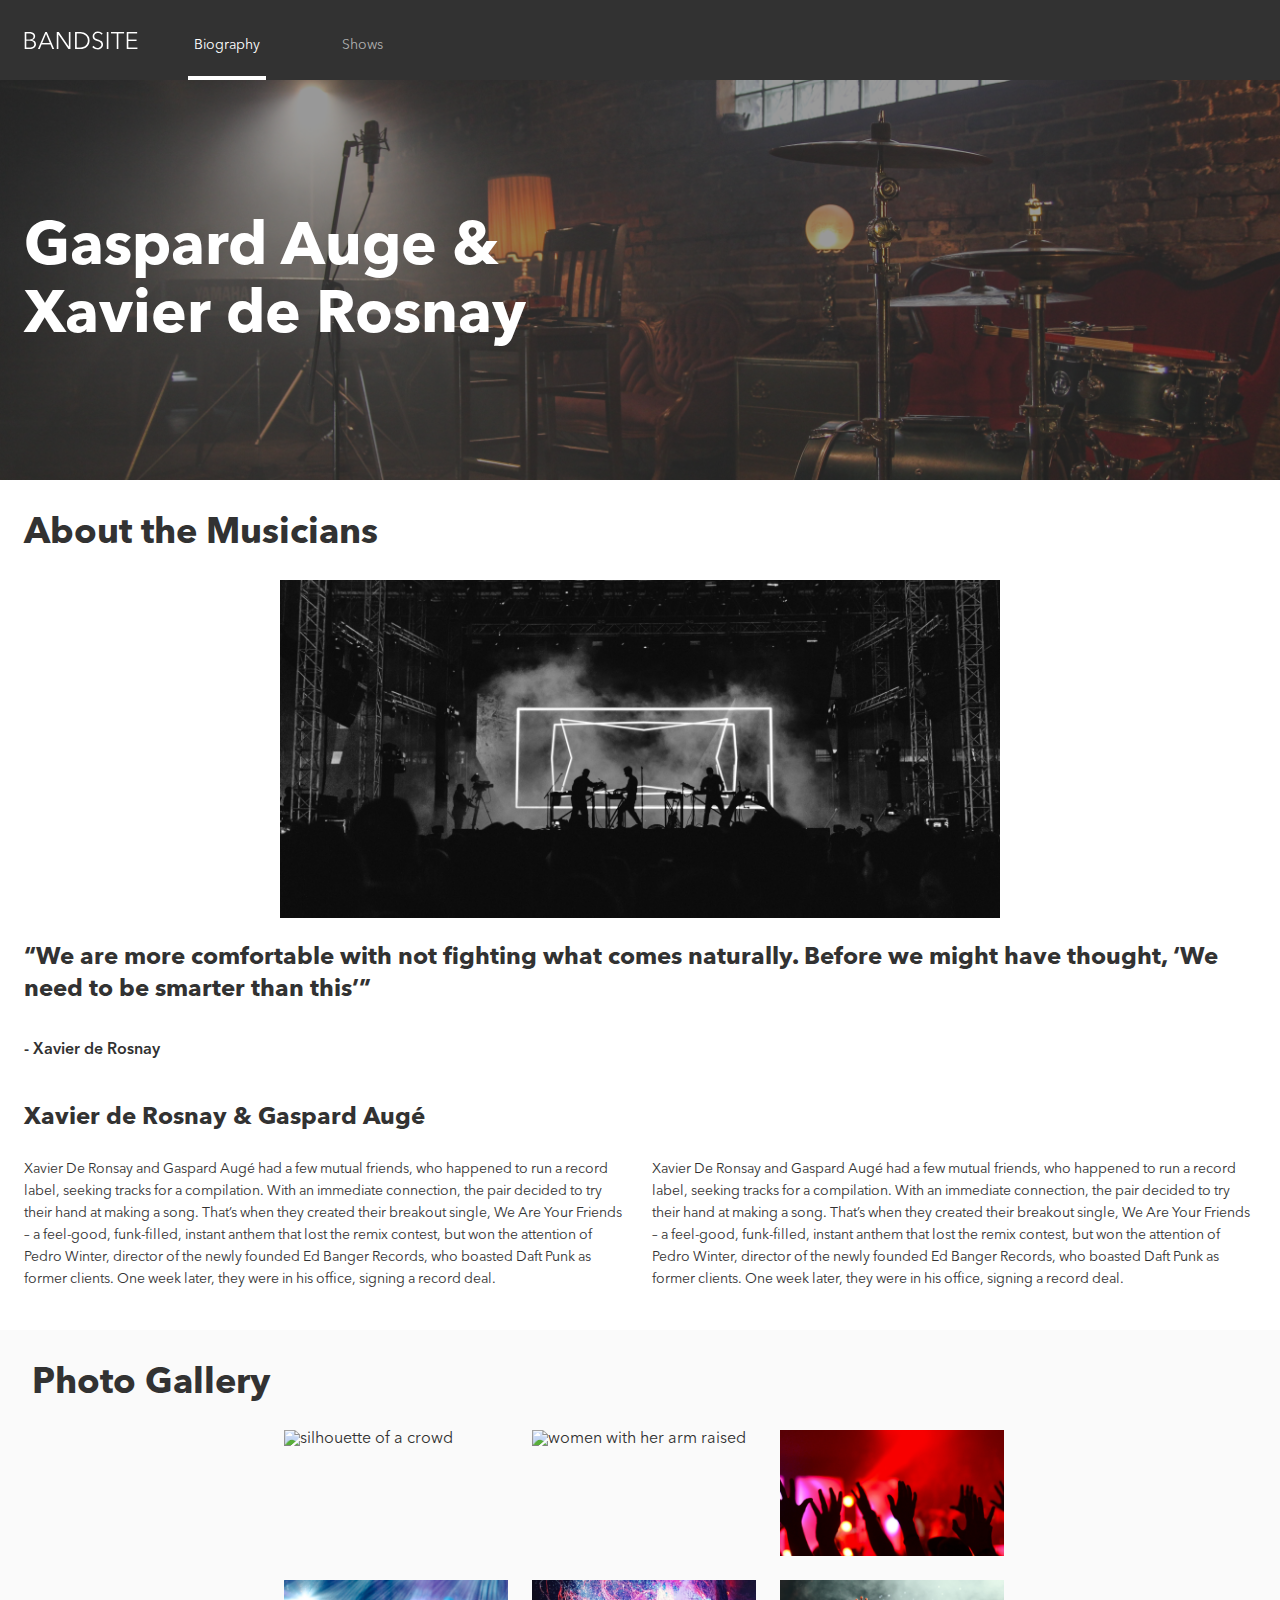
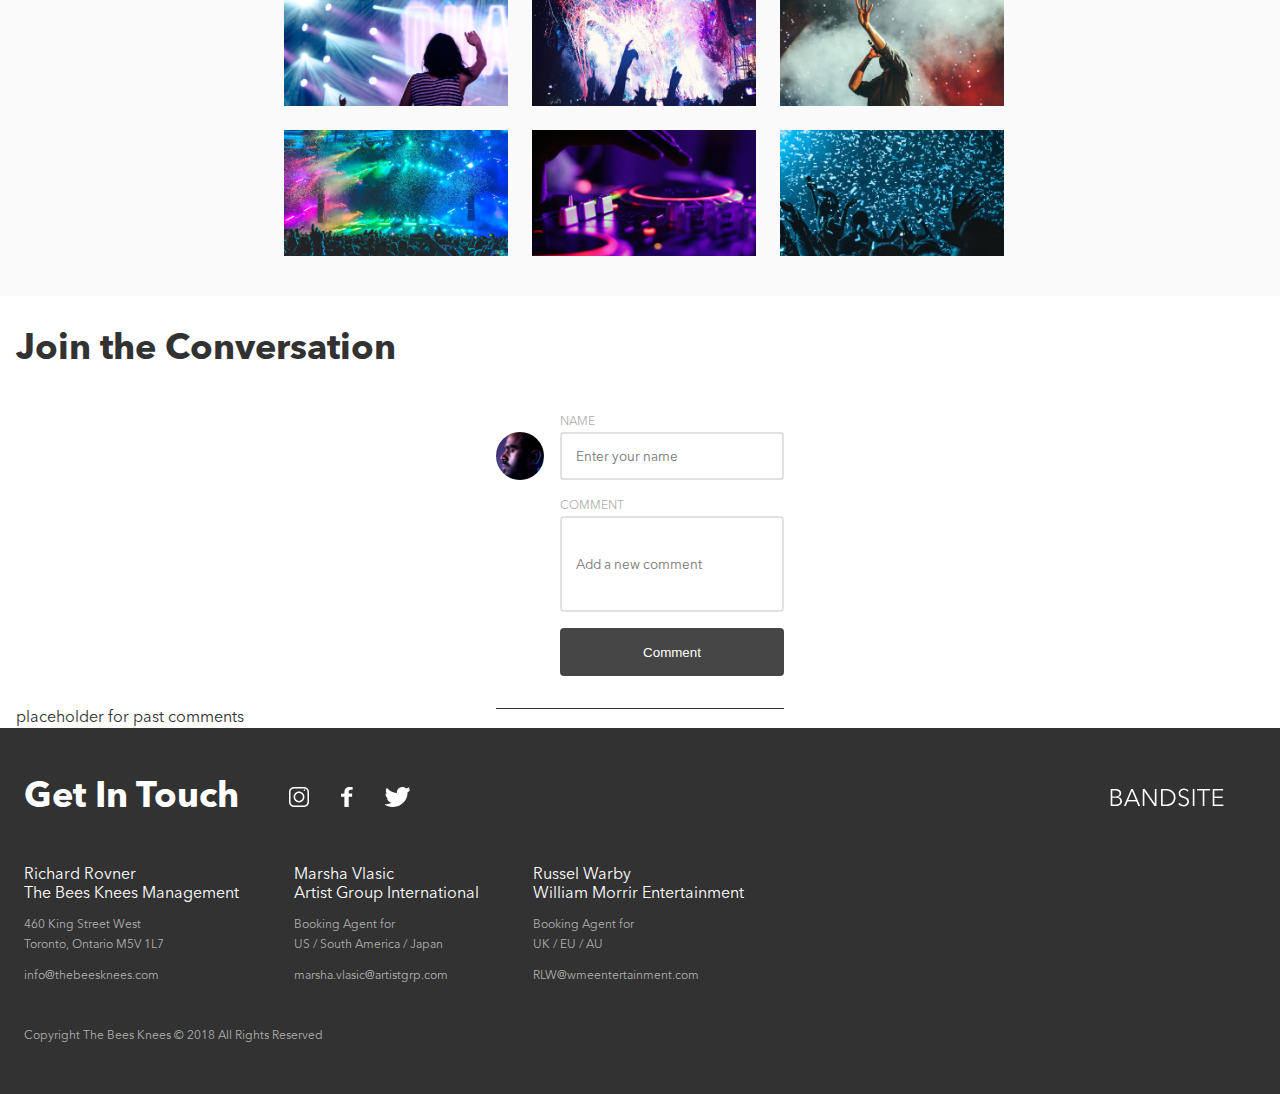
==== commit 9949052c: "added the html for inputing comments" ====
--- a/sprint-2/biography/index.html
+++ b/sprint-2/biography/index.html
@@ -19,7 +19,7 @@
     </header>
     <section class="hero">
         <img class="hero__img" src="../assets/images/hero-image.jpg" alt="hero image of usual band instruments">
-        <h1 class="hero__txt font-hero-header font-hero-header">Gaspard Auge &<br>Xavier de Rosnay</h1>
+        <h1 class="hero__txt font-hero-header">Gaspard Auge &<br>Xavier de Rosnay</h1>
     </section>
     <main class="main">
         <article class="main__article">
@@ -55,11 +55,18 @@
         </section>
         <section class="comments main__comments">
             <h1 class="comments__title font-header">Join the Conversation</h1>
-            <section class="comments__new-comment">
-                
+            <section class="comments__new-comments">
+                <img class="comments__user-img" src="../assets/images/Mohan-muruge.jpg" alt="profile picture of the current user">
+                <form class="comments__form" action="" method="">
+                    <label class="comments__form-label font-label" for="user-name">NAME</label>
+                    <input class="comments__form-user" type="text" name="user-name" placeholder="Enter your name">
+                    <label class="comments__form-label font-label" for="new-comment">COMMENT</label>
+                    <input class="comments__form-comment" type="text" name="new-comment" placeholder="Add a new comment">
+                    <button class="comments__form-button">Comment</button>
+                </form>
             </section>
-            <section class="comments__old-comment">
-                
+            <section class="comments__old-comments">
+                placeholder for past comments
             </section>
         </section>
     </main>
--- a/sprint-2/styles/styles.css
+++ b/sprint-2/styles/styles.css
@@ -527,6 +527,117 @@
   padding: 32px 0 0 0;
 }
 
+.comments__new-comments {
+  padding: 40px 0 32px 0;
+  width: 288px;
+  border-bottom: solid 1px #323232;
+  display: -webkit-box;
+  display: -ms-flexbox;
+  display: flex;
+  -webkit-box-orient: vertical;
+  -webkit-box-direction: normal;
+      -ms-flex-direction: column;
+          flex-direction: column;
+  -webkit-box-align: end;
+      -ms-flex-align: end;
+          align-items: flex-end;
+  -ms-flex-item-align: center;
+      align-self: center;
+  position: relative;
+}
+
+.comments__user-img {
+  width: 48px;
+  height: 48px;
+  -o-object-fit: cover;
+     object-fit: cover;
+  border-radius: 50%;
+  position: absolute;
+  left: 0;
+  top: 60px;
+}
+
+.comments__form {
+  width: 224px;
+  display: -webkit-box;
+  display: -ms-flexbox;
+  display: flex;
+  -webkit-box-orient: vertical;
+  -webkit-box-direction: normal;
+      -ms-flex-direction: column;
+          flex-direction: column;
+}
+
+.comments__form-user {
+  height: 48px;
+  margin: 0 0 16px 0;
+  border: solid 2px #E1E1E1;
+  border-radius: 4px;
+  text-indent: 12px;
+}
+
+.comments__form-user::-webkit-input-placeholder {
+  font-family: "avenir next";
+}
+
+.comments__form-user:-ms-input-placeholder {
+  font-family: "avenir next";
+}
+
+.comments__form-user::-ms-input-placeholder {
+  font-family: "avenir next";
+}
+
+.comments__form-user::placeholder {
+  font-family: "avenir next";
+}
+
+.comments__form-user:focus {
+  border: solid 2px #323232;
+  outline: none;
+}
+
+.comments__form-comment {
+  height: 96px;
+  margin: 0 0 16px 0;
+  border: solid 2px #E1E1E1;
+  border-radius: 4px;
+  text-indent: 12px;
+}
+
+.comments__form-comment::-webkit-input-placeholder {
+  font-family: "avenir next";
+}
+
+.comments__form-comment:-ms-input-placeholder {
+  font-family: "avenir next";
+}
+
+.comments__form-comment::-ms-input-placeholder {
+  font-family: "avenir next";
+}
+
+.comments__form-comment::placeholder {
+  font-family: "avenir next";
+}
+
+.comments__form-comment:focus {
+  border: solid 2px #323232;
+  outline: none;
+}
+
+.comments__form-button {
+  height: 48px;
+  border: none;
+  border-radius: 4px;
+  background-color: rgba(50, 50, 50, 0.9);
+  color: #FFFFFF;
+}
+
+.comments__form-button:hover {
+  background-color: #323232;
+}
+
 .footer {
   background-color: #323232;
   width: 100%;
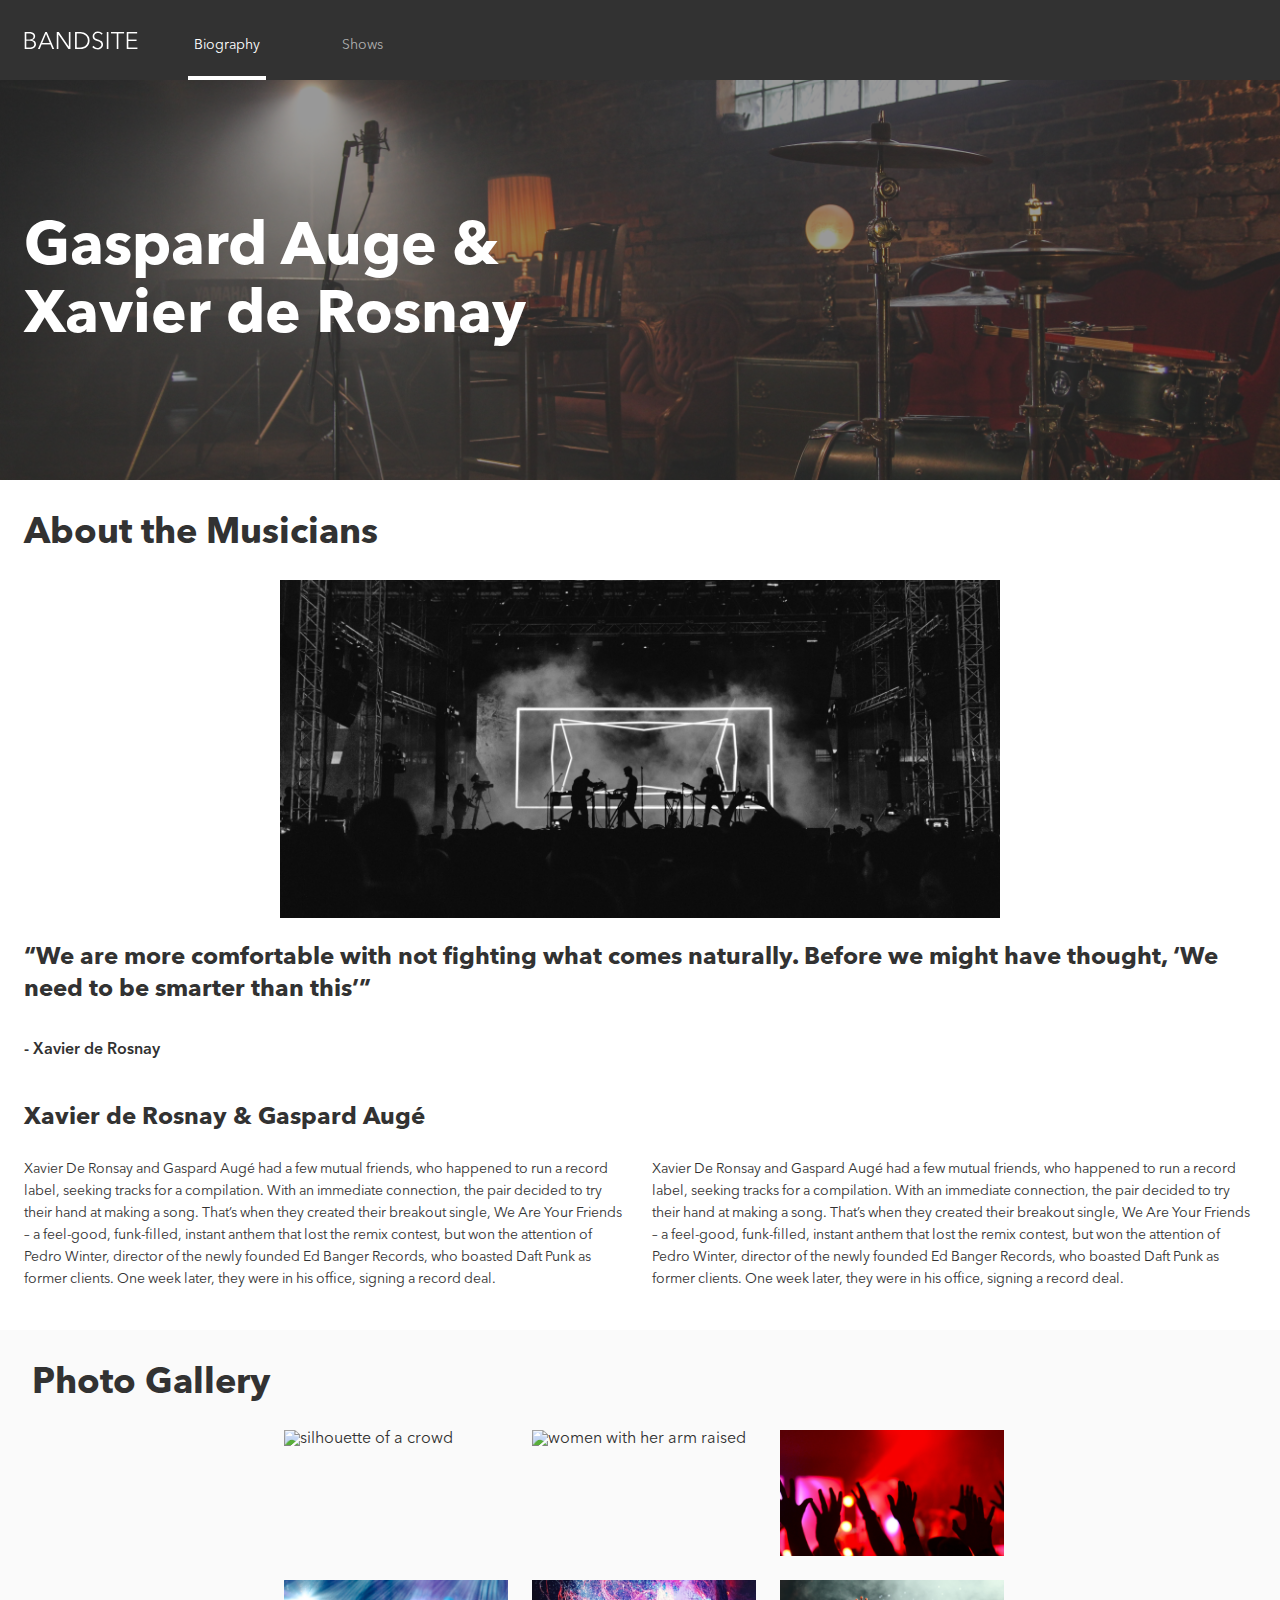
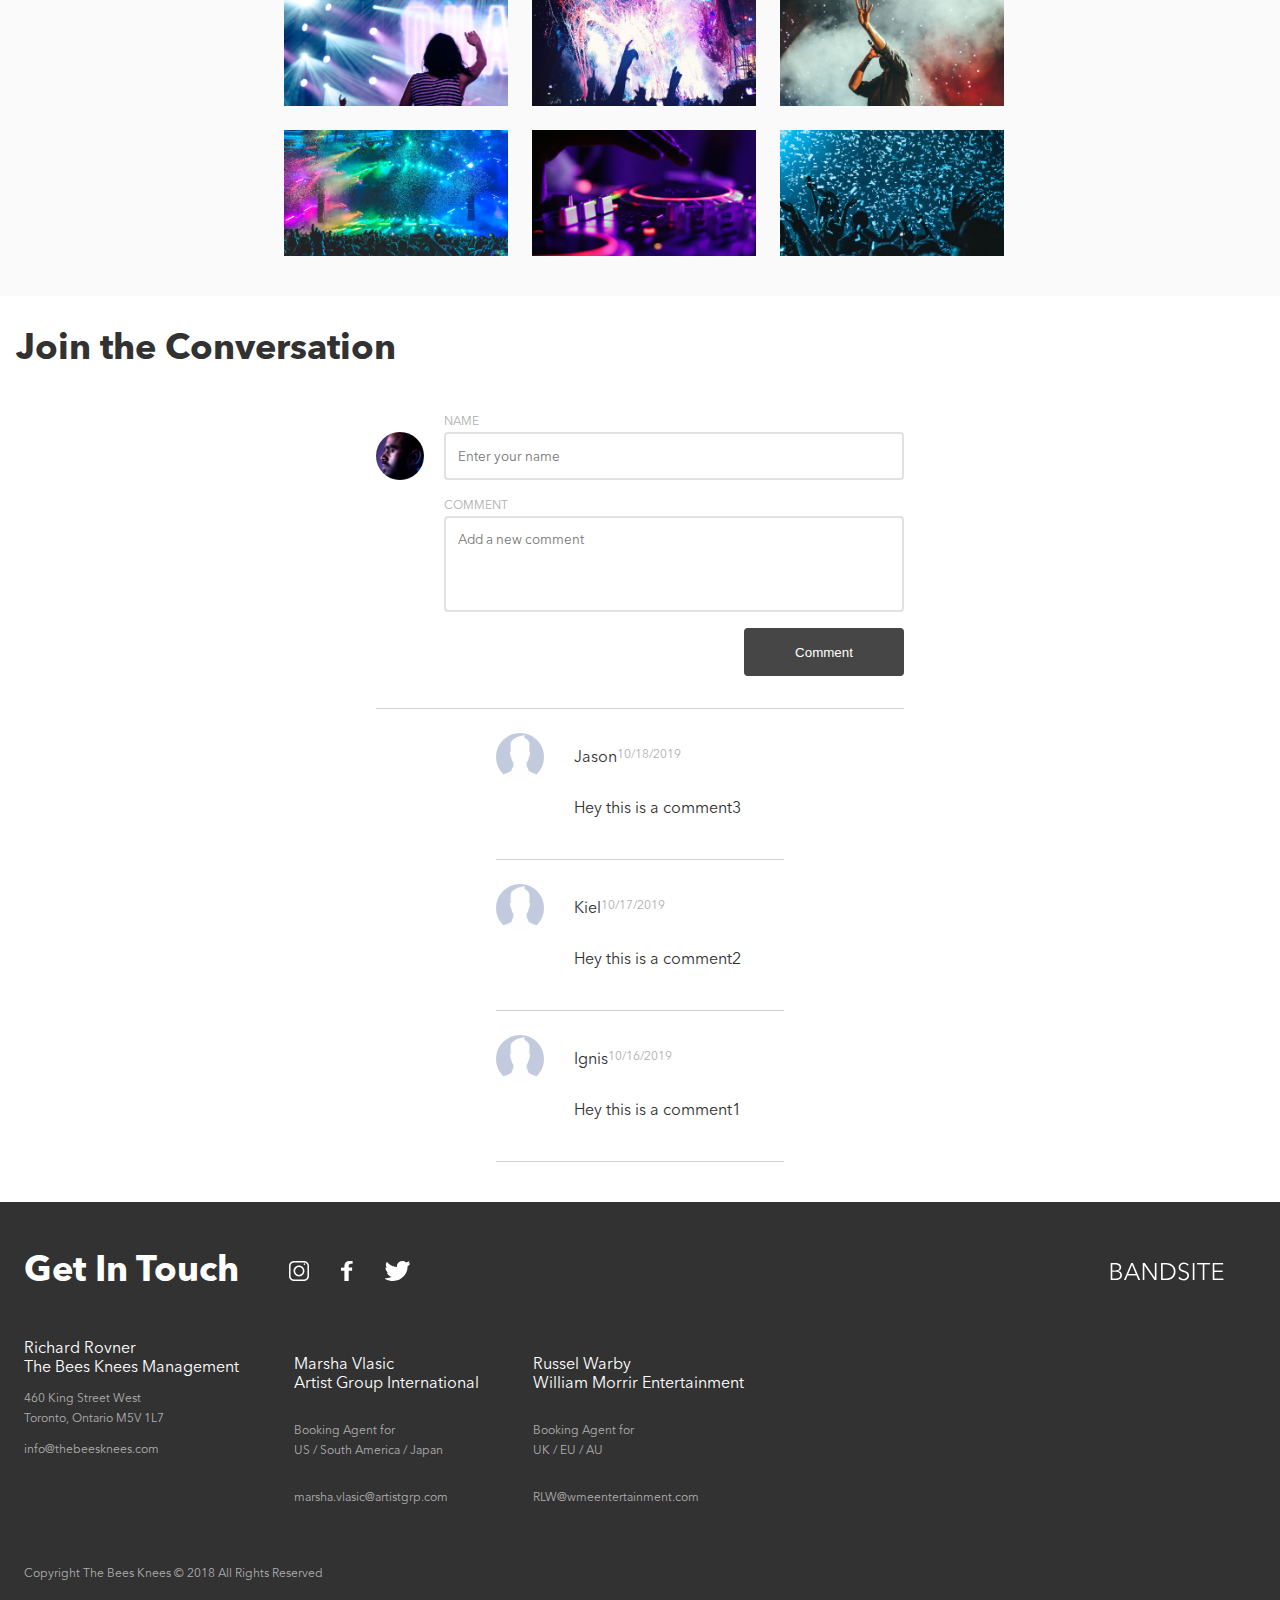
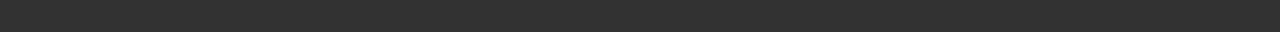
==== commit 6be9b707: "started javascript functionality" ====
--- a/sprint-2/biography/index.html
+++ b/sprint-2/biography/index.html
@@ -59,14 +59,25 @@
                 <img class="comments__user-img" src="../assets/images/Mohan-muruge.jpg" alt="profile picture of the current user">
                 <form class="comments__form" action="" method="">
                     <label class="comments__form-label font-label" for="user-name">NAME</label>
-                    <input class="comments__form-user" type="text" name="user-name" placeholder="Enter your name">
+                    <input class="comments__form-user" type="text" name="user-name" placeholder="Enter your name" required>
                     <label class="comments__form-label font-label" for="new-comment">COMMENT</label>
-                    <input class="comments__form-comment" type="text" name="new-comment" placeholder="Add a new comment">
+                    <input class="comments__form-comment" type="text" name="new-comment" placeholder="Add a new comment" required>
                     <button class="comments__form-button">Comment</button>
                 </form>
             </section>
             <section class="comments__old-comments">
-                placeholder for past comments
+                <!-- <ul class="comments__list">
+                    <li class="comments__list-item">
+                        <img class="comments__user-img-past" src="../assets/images/no-profile-pic.jpg" alt="profile picture of past commenters">
+                        <header class="comments__user-info">
+                            <p class="comments__user-name-past">my name</p>
+                            <p class="comments__date font-label">today's date</p>
+                        </header>
+                        <article class="comments__comment-past">
+                            <p class="comments__comment-content">comments</p>
+                        </article>
+                    </li>
+                </ul> -->
             </section>
         </section>
     </main>
@@ -87,19 +98,20 @@
                 <section class="footer__contact-email"><a class="footer__contact-mailto font-label" href="mailto:info@thebeesknees.com">info@thebeesknees.com</a></section>
             </article>
             <article class="footer__contact-info">
-                <section class="footer__contact-name">Marsha Vlasic<br>Artist Group International</section>
-                <section class="footer__contact-address font-label">Booking Agent for<br>US / South America / Japan</section>
-                <section class="footer__contact-email"><a class="footer__contact-mailto font-label" href="mailto:marsha.vlasic@artistgrp.com">marsha.vlasic@artistgrp.com</a></section>
+                <p class="footer__contact-name">Marsha Vlasic<br>Artist Group International</p>
+                <p class="footer__contact-address font-label">Booking Agent for<br>US / South America / Japan</p>
+                <p class="footer__contact-email"><a class="footer__contact-mailto font-label" href="mailto:marsha.vlasic@artistgrp.com">marsha.vlasic@artistgrp.com</a></p>
             </article>
             <article class="footer__contact-info">
-                <section class="footer__contact-name">Russel Warby<br>William Morrir Entertainment </section>
-                <section class="footer__contact-address font-label">Booking Agent for<br>UK / EU / AU</section>
-                <section class="footer__contact-email"><a class="footer__contact-mailto font-label" href="mailto:RLW@wmeentertainment.com">RLW@wmeentertainment.com</a></section>
+                <p class="footer__contact-name">Russel Warby<br>William Morrir Entertainment </p>
+                <p class="footer__contact-address font-label">Booking Agent for<br>UK / EU / AU</p>
+                <p class="footer__contact-email"><a class="footer__contact-mailto font-label" href="mailto:RLW@wmeentertainment.com">RLW@wmeentertainment.com</a></p>
             </article>
         </section>
         <section class="footer__copyright">
             <p class="footer__copyright-info font-label">Copyright The Bees Knees © 2018<br class="footer__copyright-break"> All Rights Reserved</p>            
         </section>
     </footer>
+    <script src="../scripts/script.js"></script>
 </body>
 </html>--- a/sprint-2/styles/styles.css
+++ b/sprint-2/styles/styles.css
@@ -530,7 +530,7 @@
 .comments__new-comments {
   padding: 40px 0 32px 0;
   width: 288px;
-  border-bottom: solid 1px #323232;
+  border-bottom: solid 1px #D5D2D1;
   display: -webkit-box;
   display: -ms-flexbox;
   display: flex;
@@ -546,6 +546,12 @@
   position: relative;
 }
 
+@media screen and (min-width: 768px) {
+  .comments__new-comments {
+    width: 528px;
+  }
+}
+
 .comments__user-img {
   width: 48px;
   height: 48px;
@@ -568,12 +574,18 @@
           flex-direction: column;
 }
 
+@media screen and (min-width: 768px) {
+  .comments__form {
+    width: 460px;
+  }
+}
+
 .comments__form-user {
   height: 48px;
   margin: 0 0 16px 0;
+  padding: 0 0 0 12px;
   border: solid 2px #E1E1E1;
   border-radius: 4px;
-  text-indent: 12px;
 }
 
 .comments__form-user::-webkit-input-placeholder {
@@ -600,9 +612,9 @@
 .comments__form-comment {
   height: 96px;
   margin: 0 0 16px 0;
+  padding: 0 0 50px 12px;
   border: solid 2px #E1E1E1;
   border-radius: 4px;
-  text-indent: 12px;
 }
 
 .comments__form-comment::-webkit-input-placeholder {
@@ -636,6 +648,65 @@
 
 .comments__form-button:hover {
   background-color: #323232;
+}
+
+@media screen and (min-width: 768px) {
+  .comments__form-button {
+    width: 160px;
+    -ms-flex-item-align: end;
+        align-self: flex-end;
+  }
+}
+
+.comments__old-comments {
+  padding: 0 0 40px 0;
+  -ms-flex-item-align: center;
+      -ms-grid-row-align: center;
+      align-self: center;
+}
+
+.comments__list {
+  padding: 24px 0 24px 0;
+  margin: 0;
+  width: 288px;
+  display: -webkit-box;
+  display: -ms-flexbox;
+  display: flex;
+  -webkit-box-pack: end;
+      -ms-flex-pack: end;
+          justify-content: flex-end;
+  position: relative;
+  list-style: none;
+  border-bottom: solid 1px #D5D2D1;
+}
+
+.comments__user-img-past {
+  width: 48px;
+  height: 48px;
+  -o-object-fit: cover;
+     object-fit: cover;
+  border-radius: 50%;
+  position: absolute;
+  left: 0;
+  top: 24px;
+}
+
+.comments__user-info {
+  width: 210px;
+  display: -webkit-box;
+  display: -ms-flexbox;
+  display: flex;
+  -webkit-box-pack: justify;
+      -ms-flex-pack: justify;
+          justify-content: space-between;
+}
+
+@media screen and (min-width: 768px) {
+  .comments__user-info {
+    -webkit-box-pack: start;
+        -ms-flex-pack: start;
+            justify-content: flex-start;
+  }
 }
 
 .footer {
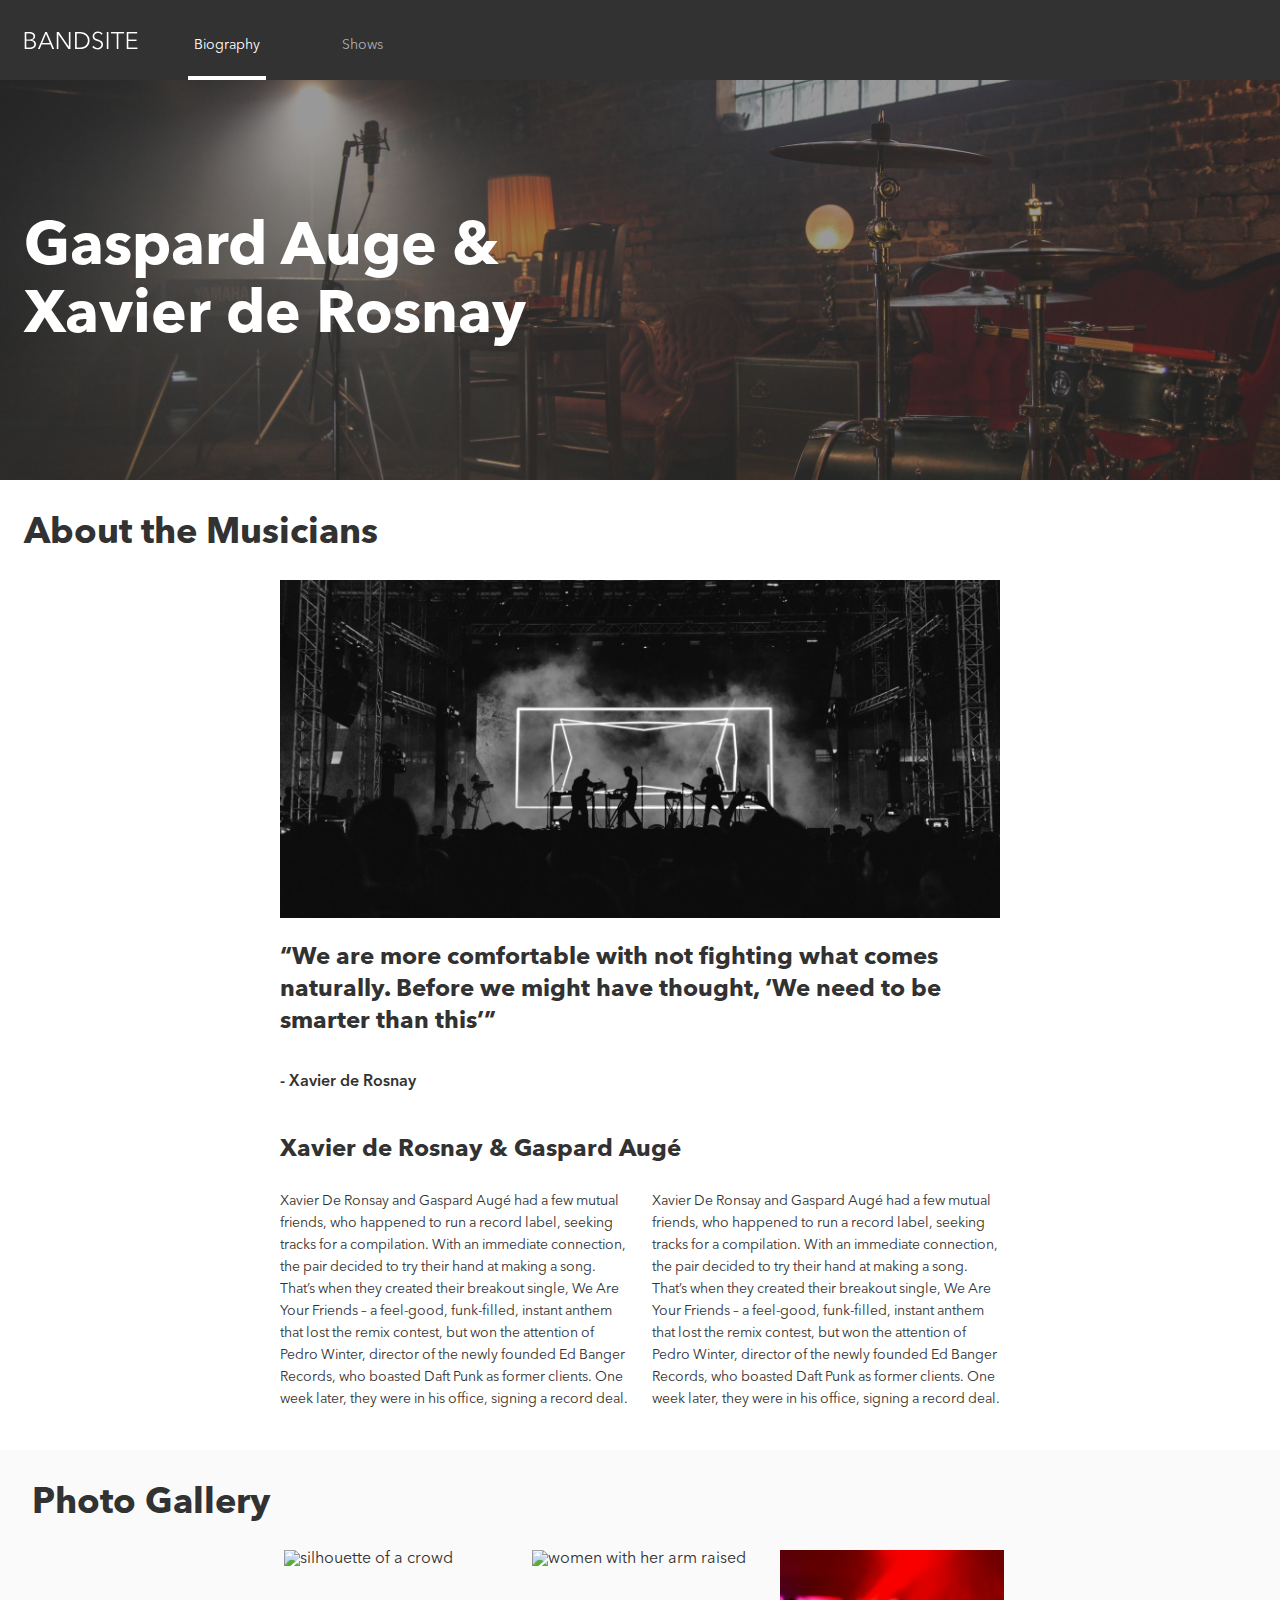
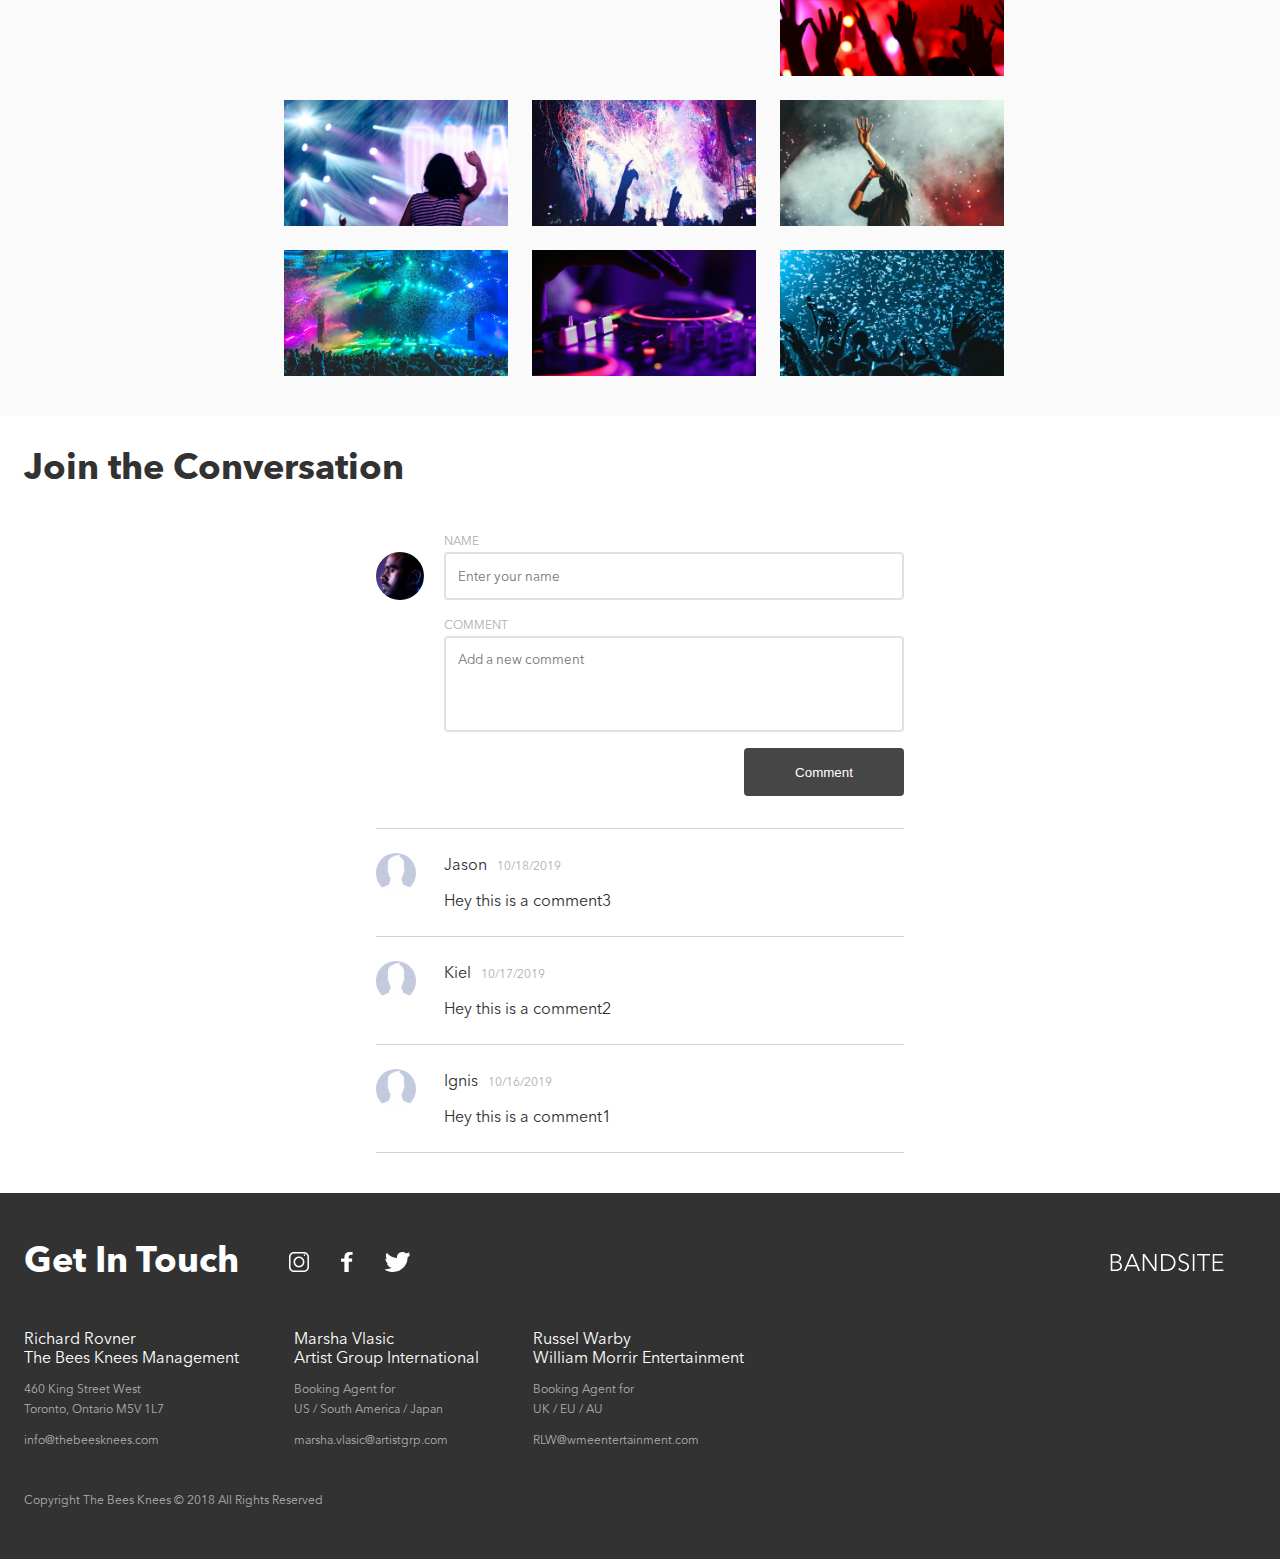
==== commit 30346cc7: "added comment functionality" ====
--- a/sprint-2/biography/index.html
+++ b/sprint-2/biography/index.html
@@ -66,18 +66,7 @@
                 </form>
             </section>
             <section class="comments__old-comments">
-                <!-- <ul class="comments__list">
-                    <li class="comments__list-item">
-                        <img class="comments__user-img-past" src="../assets/images/no-profile-pic.jpg" alt="profile picture of past commenters">
-                        <header class="comments__user-info">
-                            <p class="comments__user-name-past">my name</p>
-                            <p class="comments__date font-label">today's date</p>
-                        </header>
-                        <article class="comments__comment-past">
-                            <p class="comments__comment-content">comments</p>
-                        </article>
-                    </li>
-                </ul> -->
+                <ul class="comments__list"></ul>
             </section>
         </section>
     </main>
@@ -93,9 +82,9 @@
         </nav>
         <section class="footer__contacts">
             <article class="footer__contact-info">
-                <section class="footer__contact-name">Richard Rovner<br>The Bees Knees Management</section>
-                <section class="footer__contact-address font-label">460 King Street West<br>Toronto, Ontario M5V 1L7</section>
-                <section class="footer__contact-email"><a class="footer__contact-mailto font-label" href="mailto:info@thebeesknees.com">info@thebeesknees.com</a></section>
+                <p class="footer__contact-name">Richard Rovner<br>The Bees Knees Management</p>
+                <p class="footer__contact-address font-label">460 King Street West<br>Toronto, Ontario M5V 1L7</p>
+                <p class="footer__contact-email"><a class="footer__contact-mailto font-label" href="mailto:info@thebeesknees.com">info@thebeesknees.com</a></p>
             </article>
             <article class="footer__contact-info">
                 <p class="footer__contact-name">Marsha Vlasic<br>Artist Group International</p>
--- a/sprint-2/styles/styles.css
+++ b/sprint-2/styles/styles.css
@@ -275,6 +275,9 @@
   -webkit-box-direction: normal;
       -ms-flex-direction: column;
           flex-direction: column;
+  -webkit-box-align: center;
+      -ms-flex-align: center;
+          align-items: center;
 }
 
 @media screen and (min-width: 768px) {
@@ -288,21 +291,13 @@
     -webkit-box-sizing: content-box;
             box-sizing: content-box;
     padding: 48px 180px 40px 180px;
-    -webkit-box-align: center;
-        -ms-flex-align: center;
-            align-items: center;
   }
 }
 
 .main__article-title {
   margin: 0;
-}
-
-@media screen and (min-width: 1440px) {
-  .main__article-title {
-    -ms-flex-item-align: start;
-        align-self: flex-start;
-  }
+  -ms-flex-item-align: start;
+      align-self: flex-start;
 }
 
 .main__article-img {
@@ -334,6 +329,13 @@
 .main__quote {
   padding: 24px 0 0 0;
   margin: 0;
+  width: 288px;
+}
+
+@media screen and (min-width: 768px) {
+  .main__quote {
+    width: 720px;
+  }
 }
 
 @media screen and (min-width: 1440px) {
@@ -356,6 +358,13 @@
 .main__quotee {
   padding: 32px 0 0 0;
   margin: 0;
+  width: 288px;
+}
+
+@media screen and (min-width: 768px) {
+  .main__quotee {
+    width: 720px;
+  }
 }
 
 @media screen and (min-width: 1440px) {
@@ -368,6 +377,13 @@
 .main__musician-name {
   padding: 40px 0 0 0;
   margin: 0;
+  width: 288px;
+}
+
+@media screen and (min-width: 768px) {
+  .main__musician-name {
+    width: 720px;
+  }
 }
 
 @media screen and (min-width: 1440px) {
@@ -384,6 +400,7 @@
     -ms-grid-columns: auto auto;
         grid-template-columns: auto auto;
     grid-gap: 24px;
+    width: 720px;
   }
 }
 
@@ -397,6 +414,13 @@
 .main__musician-text {
   padding: 24px 0 0 0;
   margin: 0;
+  width: 288px;
+}
+
+@media screen and (min-width: 768px) {
+  .main__musician-text {
+    width: auto;
+  }
 }
 
 @media screen and (min-width: 1440px) {
@@ -520,6 +544,18 @@
       -ms-flex-direction: column;
           flex-direction: column;
   background-color: #FFFFFF;
+}
+
+@media screen and (min-width: 768px) {
+  .comments {
+    padding: 0 24px;
+  }
+}
+
+@media screen and (min-width: 1440px) {
+  .comments {
+    padding: 0 180px;
+  }
 }
 
 .comments__title {
@@ -663,26 +699,43 @@
   -ms-flex-item-align: center;
       -ms-grid-row-align: center;
       align-self: center;
+  max-height: 600px;
+  overflow-y: scroll;
 }
 
 .comments__list {
+  padding: 0;
+  margin: 0;
+  list-style: none;
+}
+
+.comments__list-item {
   padding: 24px 0 24px 0;
   margin: 0;
   width: 288px;
   display: -webkit-box;
   display: -ms-flexbox;
   display: flex;
-  -webkit-box-pack: end;
-      -ms-flex-pack: end;
-          justify-content: flex-end;
+  -webkit-box-orient: vertical;
+  -webkit-box-direction: normal;
+      -ms-flex-direction: column;
+          flex-direction: column;
+  -webkit-box-align: end;
+      -ms-flex-align: end;
+          align-items: flex-end;
   position: relative;
-  list-style: none;
   border-bottom: solid 1px #D5D2D1;
 }
 
+@media screen and (min-width: 768px) {
+  .comments__list-item {
+    width: 528px;
+  }
+}
+
 .comments__user-img-past {
-  width: 48px;
-  height: 48px;
+  width: 40px;
+  height: 40px;
   -o-object-fit: cover;
      object-fit: cover;
   border-radius: 50%;
@@ -692,7 +745,8 @@
 }
 
 .comments__user-info {
-  width: 210px;
+  padding: 4px 0 0 0;
+  width: 234px;
   display: -webkit-box;
   display: -ms-flexbox;
   display: flex;
@@ -703,9 +757,32 @@
 
 @media screen and (min-width: 768px) {
   .comments__user-info {
+    width: 460px;
     -webkit-box-pack: start;
         -ms-flex-pack: start;
             justify-content: flex-start;
+  }
+}
+
+.comments__user-name-past {
+  padding: 0 10px 0 0;
+  margin: 0;
+}
+
+.comments__date {
+  margin: 0;
+}
+
+.comments__comment-content {
+  padding: 16px 0 0 0;
+  margin: 0;
+  width: 234px;
+  overflow-wrap: break-word;
+}
+
+@media screen and (min-width: 768px) {
+  .comments__comment-content {
+    width: 460px;
   }
 }
 
@@ -843,8 +920,13 @@
   }
 }
 
+.footer__contact-name {
+  margin: 0;
+}
+
 .footer__contact-address {
   padding: 11px 0 0 0;
+  margin: 0;
 }
 
 @media screen and (min-width: 1440px) {
@@ -855,6 +937,7 @@
 
 .footer__contact-email {
   padding: 11px 0 0 0;
+  margin: 0;
 }
 
 @media screen and (min-width: 1440px) {
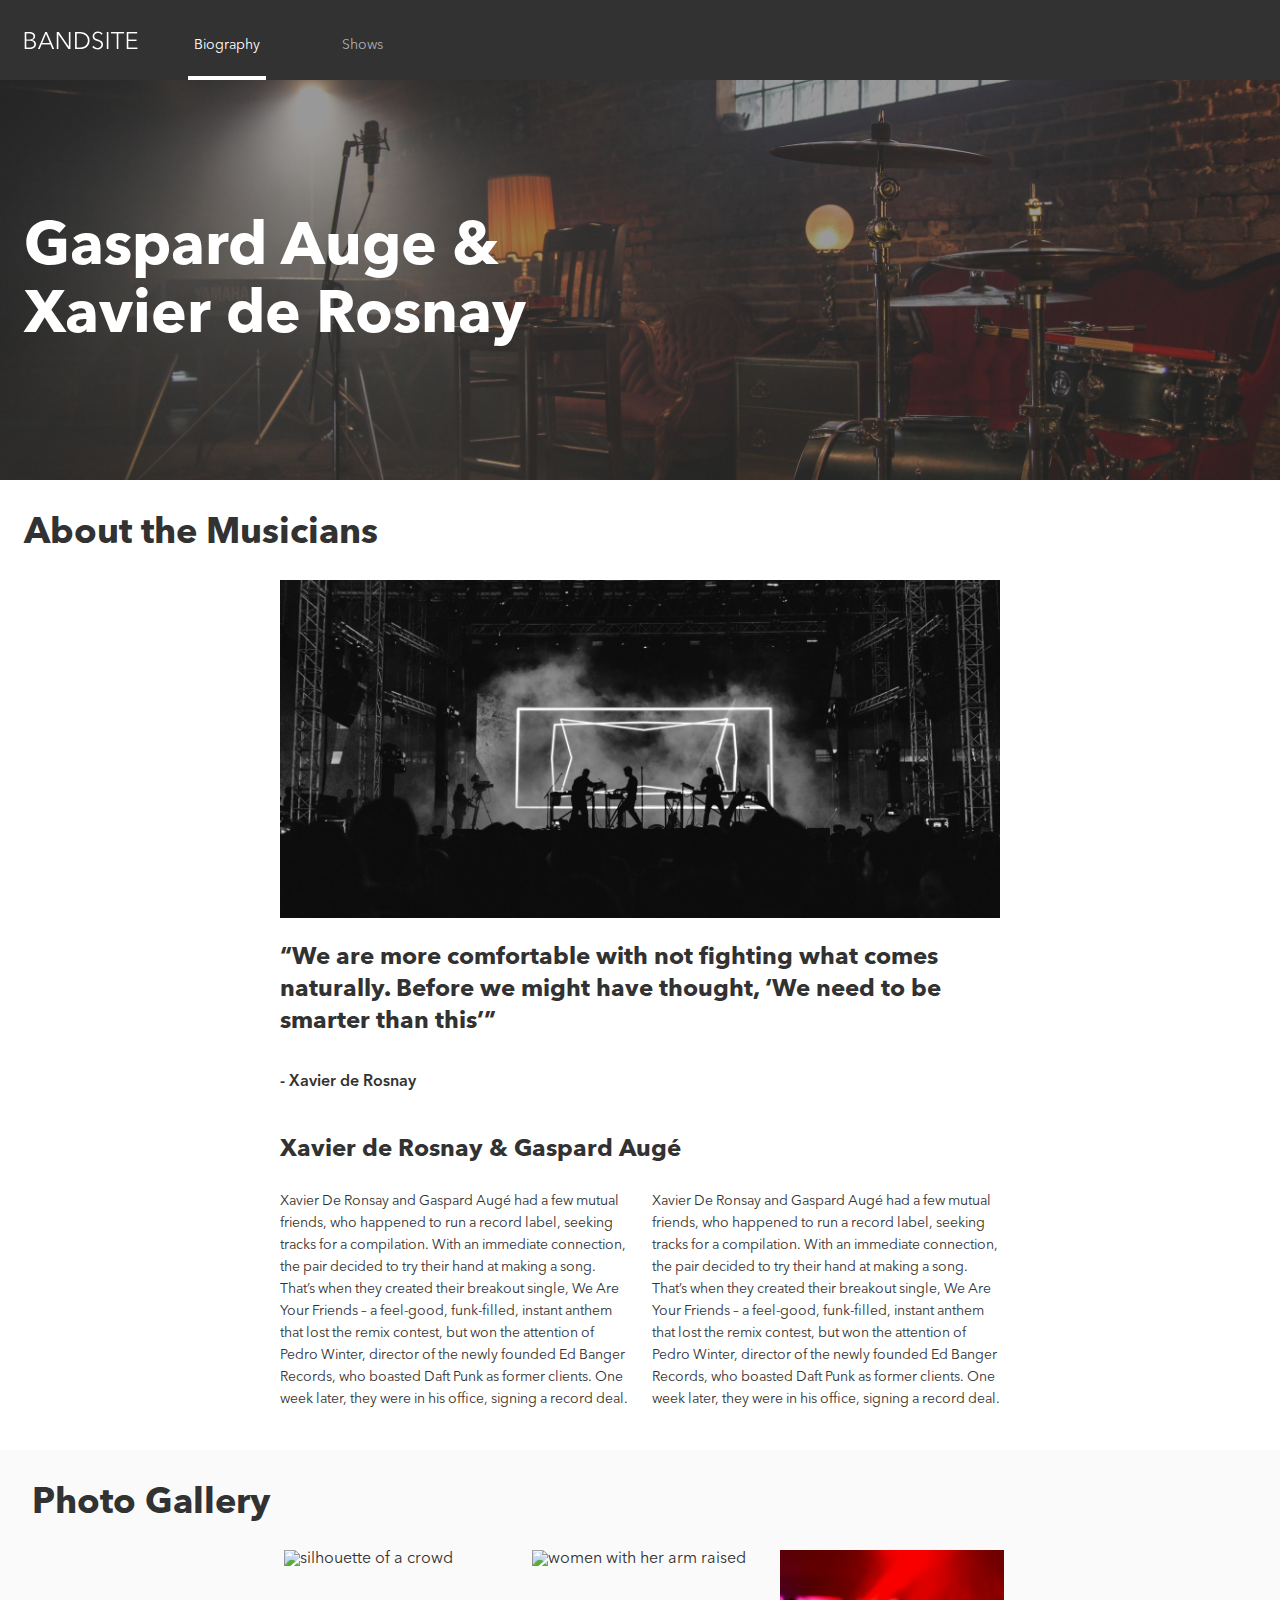
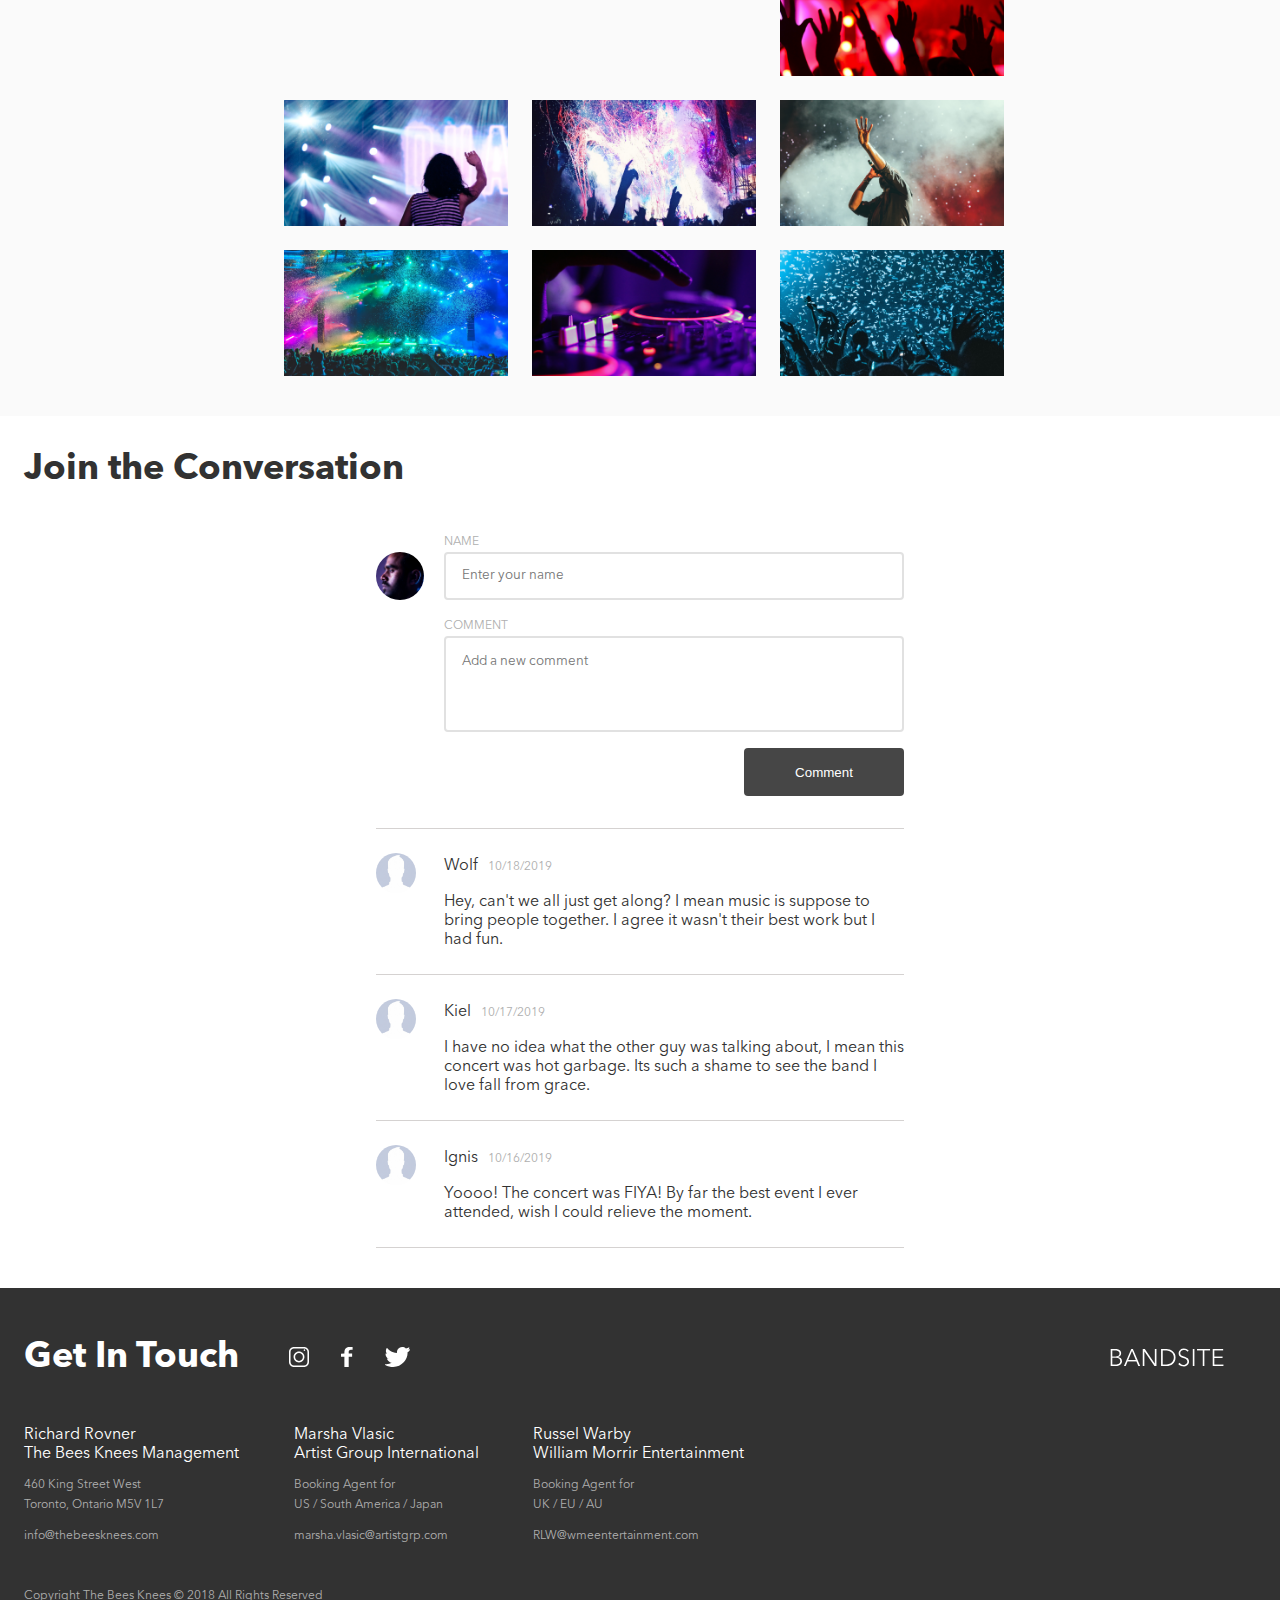
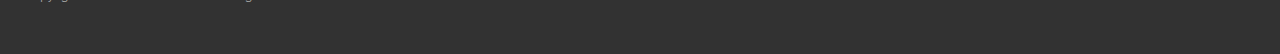
==== commit bbf9e4b5: "completed comment section functionality" ====
--- a/sprint-2/biography/index.html
+++ b/sprint-2/biography/index.html
@@ -61,7 +61,7 @@
                     <label class="comments__form-label font-label" for="user-name">NAME</label>
                     <input class="comments__form-user" type="text" name="user-name" placeholder="Enter your name" required>
                     <label class="comments__form-label font-label" for="new-comment">COMMENT</label>
-                    <input class="comments__form-comment" type="text" name="new-comment" placeholder="Add a new comment" required>
+                    <textarea class="comments__form-comment" name="new-comment" placeholder="Add a new comment" required></textarea>
                     <button class="comments__form-button">Comment</button>
                 </form>
             </section>
--- a/sprint-2/styles/styles.css
+++ b/sprint-2/styles/styles.css
@@ -619,25 +619,10 @@
 .comments__form-user {
   height: 48px;
   margin: 0 0 16px 0;
-  padding: 0 0 0 12px;
+  padding: 0 0 0 16px;
   border: solid 2px #E1E1E1;
   border-radius: 4px;
-}
-
-.comments__form-user::-webkit-input-placeholder {
-  font-family: "avenir next";
-}
-
-.comments__form-user:-ms-input-placeholder {
-  font-family: "avenir next";
-}
-
-.comments__form-user::-ms-input-placeholder {
-  font-family: "avenir next";
-}
-
-.comments__form-user::placeholder {
-  font-family: "avenir next";
+  font-family: inherit;
 }
 
 .comments__form-user:focus {
@@ -648,25 +633,11 @@
 .comments__form-comment {
   height: 96px;
   margin: 0 0 16px 0;
-  padding: 0 0 50px 12px;
+  padding: 16px;
   border: solid 2px #E1E1E1;
   border-radius: 4px;
-}
-
-.comments__form-comment::-webkit-input-placeholder {
-  font-family: "avenir next";
-}
-
-.comments__form-comment:-ms-input-placeholder {
-  font-family: "avenir next";
-}
-
-.comments__form-comment::-ms-input-placeholder {
-  font-family: "avenir next";
-}
-
-.comments__form-comment::placeholder {
-  font-family: "avenir next";
+  font-family: inherit;
+  resize: none;
 }
 
 .comments__form-comment:focus {
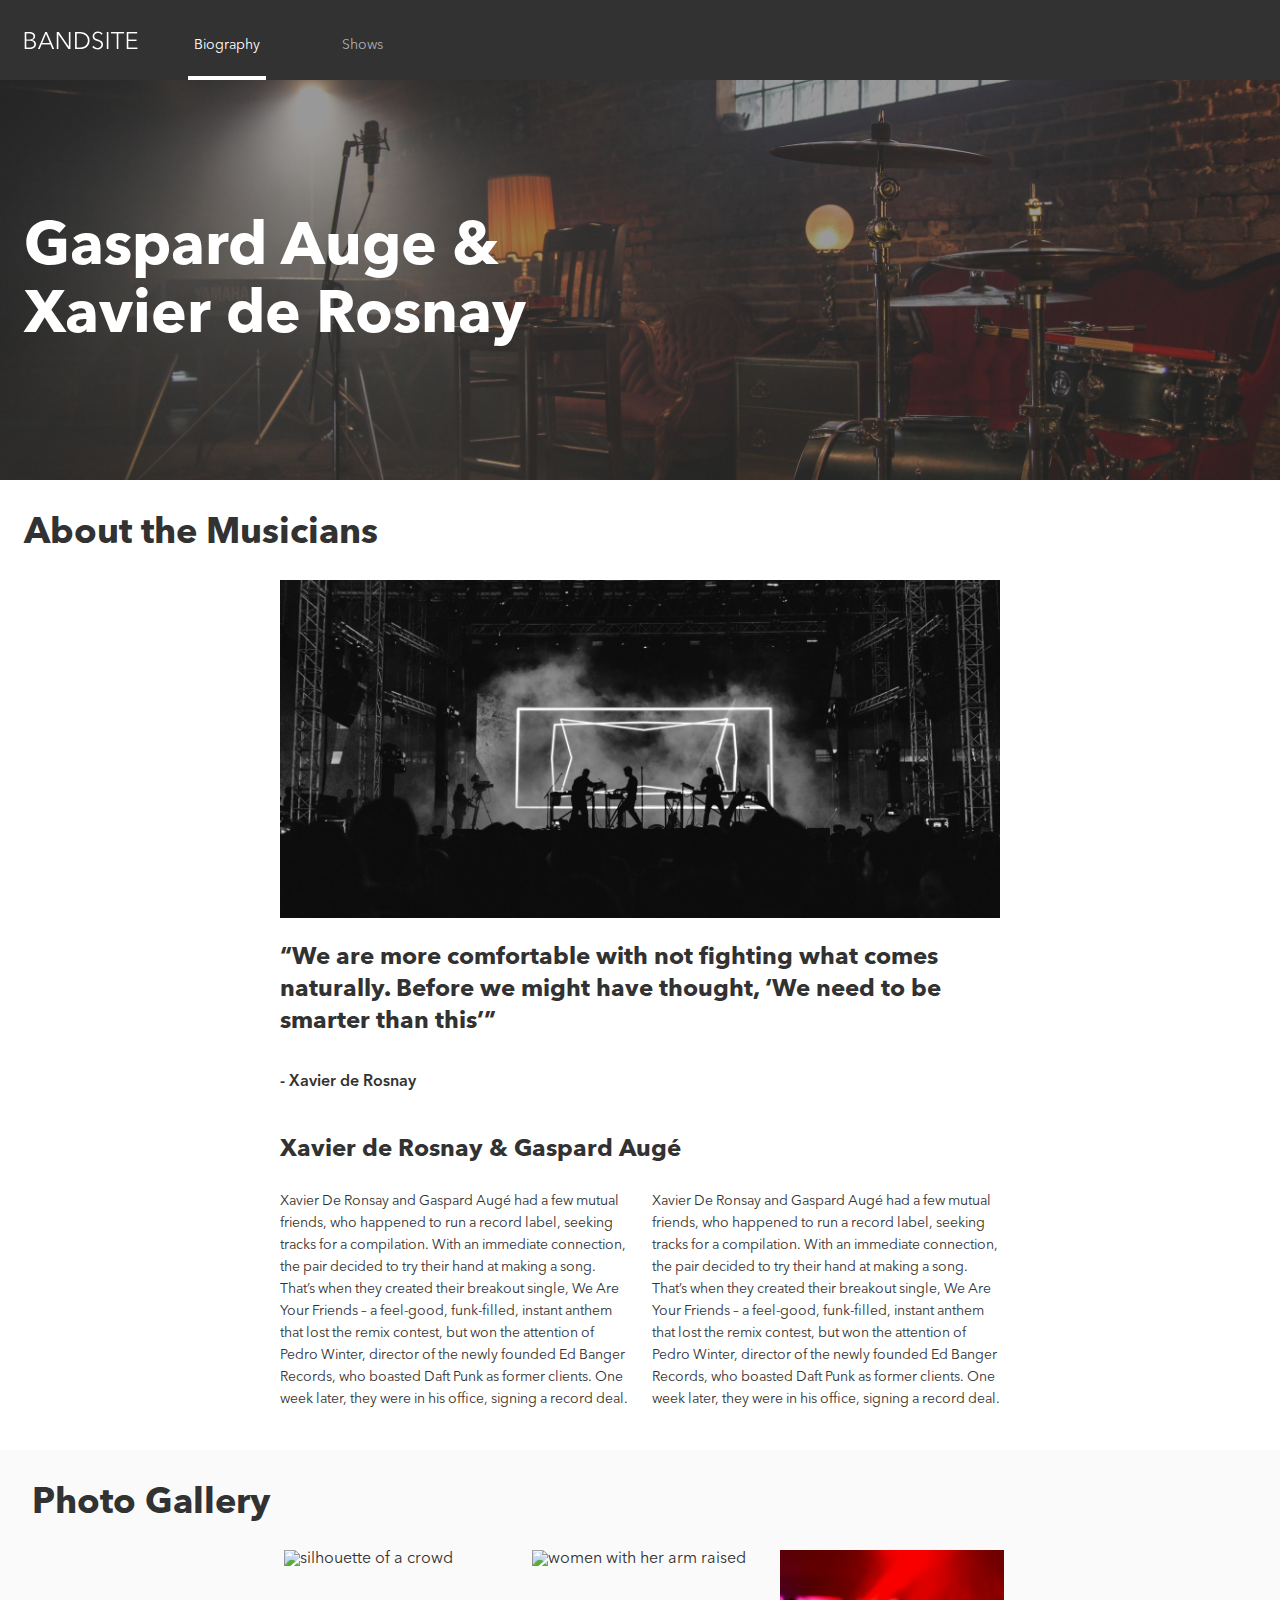
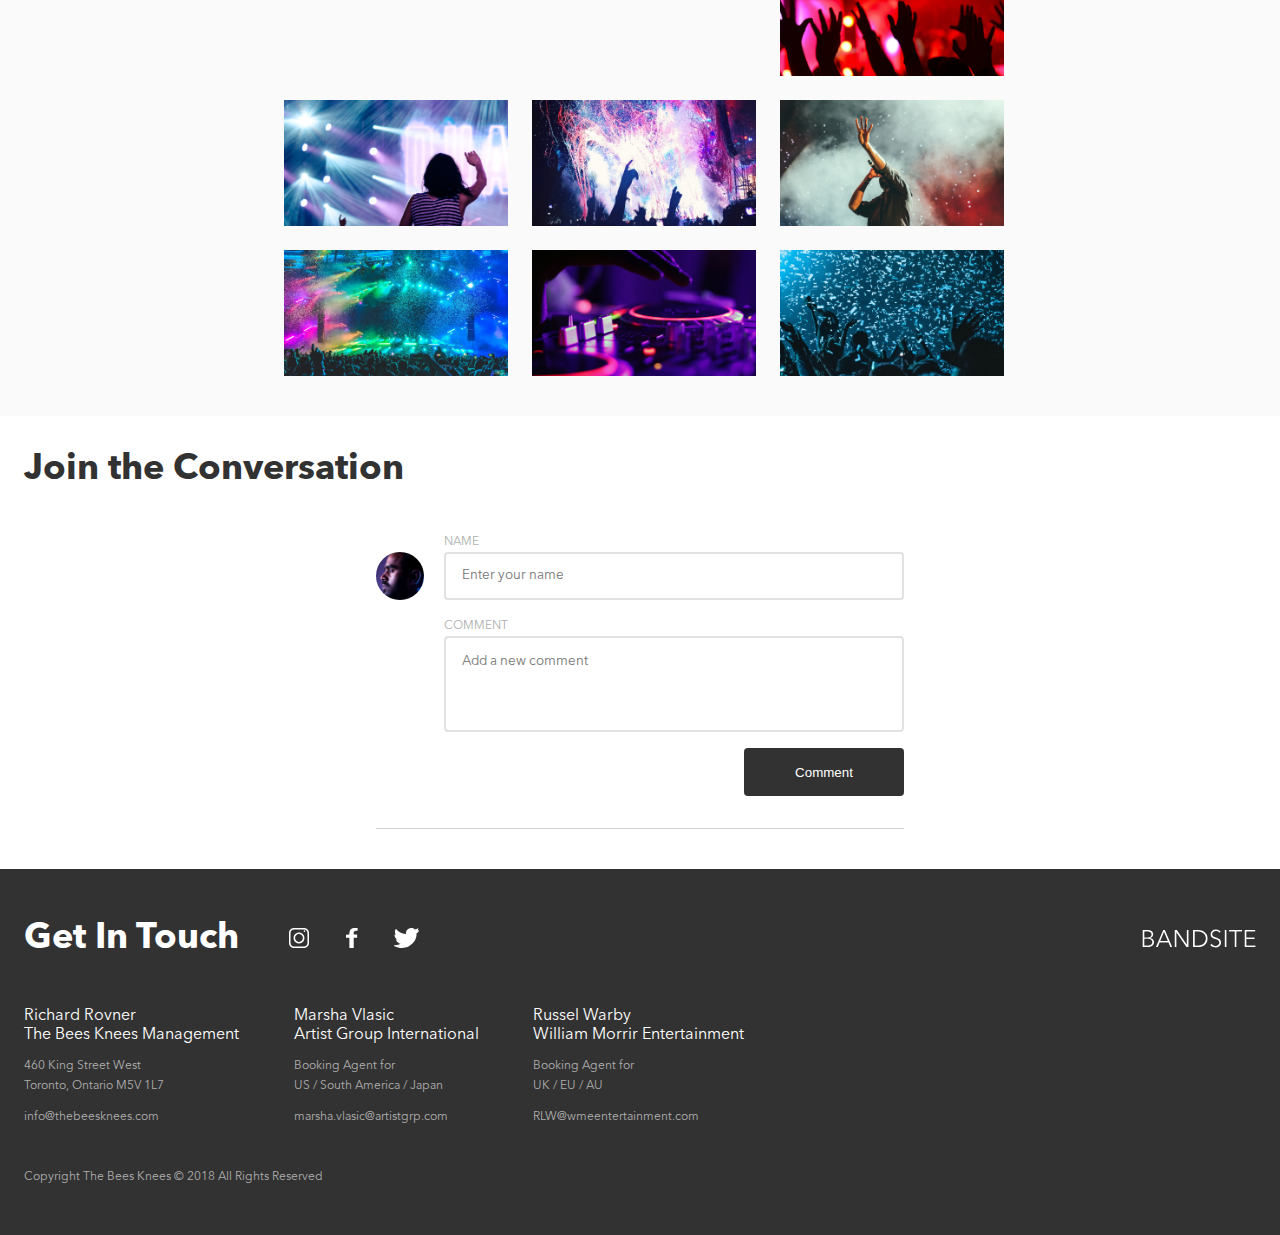
==== commit 52239905: "folder, files, and naming management" ====
--- a/sprint-2/biography/index.html
+++ b/sprint-2/biography/index.html
@@ -4,7 +4,7 @@
     <meta charset="UTF-8">
     <meta name="viewport" content="width=device-width, initial-scale=1.0">
     <meta http-equiv="X-UA-Compatible" content="ie=edge">
-    <link rel="stylesheet" href="../styles/styles.css">
+    <link rel="stylesheet" href="../styles/styles-biography.css">
     <title>BANDSITE</title>
 </head>
 <body>
@@ -59,7 +59,7 @@
                 <img class="comments__user-img" src="../assets/images/Mohan-muruge.jpg" alt="profile picture of the current user">
                 <form class="comments__form" action="" method="">
                     <label class="comments__form-label font-label" for="user-name">NAME</label>
-                    <input class="comments__form-user" type="text" name="user-name" placeholder="Enter your name" required>
+                    <input class="comments__form-user" type="text" name="user-name" placeholder="Enter your name" autocomplete="off" required>
                     <label class="comments__form-label font-label" for="new-comment">COMMENT</label>
                     <textarea class="comments__form-comment" name="new-comment" placeholder="Add a new comment" required></textarea>
                     <button class="comments__form-button">Comment</button>
@@ -101,6 +101,6 @@
             <p class="footer__copyright-info font-label">Copyright The Bees Knees © 2018<br class="footer__copyright-break"> All Rights Reserved</p>            
         </section>
     </footer>
-    <script src="../scripts/script.js"></script>
+    <script src="../scripts/script-biography.js"></script>
 </body>
 </html>--- a/sprint-2/styles/styles-biography.css
+++ b/sprint-2/styles/styles-biography.css
@@ -0,0 +1,921 @@
+@font-face {
+  font-family: "avenir next";
+  src: url(./fonts/avenir-next-pro-lt/avenir-next-lt-pro-regular.otf) format("opentype");
+}
+
+@font-face {
+  font-family: "avenir next demi bold";
+  src: url(./fonts/avenir-next-pro-lt/avenir-next-lt-pro-demi.otf) format("opentype");
+}
+
+@font-face {
+  font-family: "avenir next bold";
+  src: url(./fonts/avenir-next-pro-lt/avenir-next-lt-pro-bold.otf) format("opentype");
+}
+
+html,
+body {
+  padding: 0;
+  margin: 0;
+  -webkit-box-sizing: border-box;
+          box-sizing: border-box;
+  font-family: "avenir next";
+  color: #323232;
+}
+
+*,
+*::before,
+*::after {
+  -webkit-box-sizing: inherit;
+          box-sizing: inherit;
+}
+
+.font-label {
+  font-size: 12px;
+  line-height: 20px;
+  color: #AFAFAF;
+  text-decoration: none;
+}
+
+.font-list-contact {
+  font-size: 14px;
+  line-height: 20px;
+}
+
+.font-paragraph {
+  font-size: 13px;
+  line-height: 18px;
+}
+
+@media screen and (min-width: 768px) {
+  .font-paragraph {
+    font-size: 14px;
+    line-height: 22px;
+  }
+}
+
+.font-subheader {
+  font-family: "avenir next demi bold";
+  font-size: 14px;
+  line-height: 22px;
+}
+
+@media screen and (min-width: 768px) {
+  .font-subheader {
+    font-size: 16px;
+    line-height: 24px;
+  }
+}
+
+@media screen and (min-width: 768px) {
+  .font-header2 {
+    font-family: "avenir next bold";
+    font-size: 24px;
+    line-height: 32px;
+  }
+}
+
+.font-header {
+  font-family: "avenir next bold";
+  font-size: 24px;
+  line-height: 32px;
+}
+
+@media screen and (min-width: 768px) {
+  .font-header {
+    font-size: 36px;
+    line-height: 44px;
+  }
+}
+
+.font-hero-header {
+  font-family: "avenir next bold";
+  font-size: 24px;
+  line-height: 32px;
+}
+
+@media screen and (min-width: 768px) {
+  .font-hero-header {
+    font-size: 60px;
+    line-height: 68px;
+  }
+}
+
+.header__nav-bar {
+  background-color: #323232;
+  height: 80px;
+  display: -webkit-box;
+  display: -ms-flexbox;
+  display: flex;
+  -webkit-box-orient: vertical;
+  -webkit-box-direction: normal;
+      -ms-flex-direction: column;
+          flex-direction: column;
+  -webkit-box-align: center;
+      -ms-flex-align: center;
+          align-items: center;
+  -webkit-box-pack: end;
+      -ms-flex-pack: end;
+          justify-content: flex-end;
+}
+
+@media screen and (min-width: 768px) {
+  .header__nav-bar {
+    -webkit-box-orient: horizontal;
+    -webkit-box-direction: normal;
+        -ms-flex-direction: row;
+            flex-direction: row;
+    padding: 0 24px;
+  }
+}
+
+@media screen and (min-width: 1440px) {
+  .header__nav-bar {
+    padding: 0 180px;
+  }
+}
+
+.header__logo-link {
+  height: 19px;
+}
+
+@media screen and (min-width: 768px) {
+  .header__logo-link {
+    margin: 0 50px 0 0;
+  }
+}
+
+@media screen and (min-width: 1440px) {
+  .header__logo-link {
+    margin: 0 56px 0 0;
+  }
+}
+
+.header__nav-list {
+  width: 100%;
+  list-style: none;
+  padding: 16px 0 0 0;
+  margin: 0;
+  display: -webkit-box;
+  display: -ms-flexbox;
+  display: flex;
+}
+
+@media screen and (min-width: 768px) {
+  .header__nav-list {
+    height: 80px;
+    padding: 0;
+  }
+}
+
+.header__nav-list-item {
+  width: 50%;
+  text-align: center;
+  padding: 0 0 6px 0;
+}
+
+@media screen and (min-width: 768px) {
+  .header__nav-list-item {
+    width: auto;
+    padding: 37px 6px 27px 6px;
+    margin: 0 70px 0 0;
+    font-size: 14px;
+  }
+}
+
+@media screen and (min-width: 1440px) {
+  .header__nav-list-item {
+    margin: 0 56px 0 0;
+  }
+}
+
+.header__current-site {
+  border-bottom: solid 4px white;
+}
+
+@media screen and (min-width: 768px) {
+  .header__current-site {
+    padding: 37px 6px 23px 6px;
+  }
+}
+
+.header__nav-link {
+  color: #AFAFAF;
+  text-decoration: none;
+}
+
+@media screen and (min-width: 1440px) {
+  .header__nav-link:hover {
+    -webkit-transition: 0.5s;
+    transition: 0.5s;
+    color: #FFFFFF;
+  }
+}
+
+.header__current-link {
+  color: #FFFFFF;
+}
+
+.hero {
+  display: -webkit-box;
+  display: -ms-flexbox;
+  display: flex;
+  position: relative;
+  background-color: rgba(50, 50, 50, 0.5);
+}
+
+.hero__img {
+  z-index: -1;
+  width: 100%;
+  height: 183px;
+  -o-object-fit: cover;
+     object-fit: cover;
+}
+
+@media screen and (min-width: 768px) {
+  .hero__img {
+    height: 400px;
+  }
+}
+
+@media screen and (min-width: 1440px) {
+  .hero__img {
+    height: 670px;
+  }
+}
+
+.hero__txt {
+  color: #FFFFFF;
+  position: absolute;
+  top: 60px;
+  left: 16px;
+  margin: 0;
+}
+
+@media screen and (min-width: 768px) {
+  .hero__txt {
+    top: 135px;
+    left: 24px;
+  }
+}
+
+@media screen and (min-width: 1440px) {
+  .hero__txt {
+    top: 235px;
+    left: 180px;
+  }
+}
+
+.main__article {
+  padding: 32px 16px 40px 16px;
+  display: -webkit-box;
+  display: -ms-flexbox;
+  display: flex;
+  -webkit-box-orient: vertical;
+  -webkit-box-direction: normal;
+      -ms-flex-direction: column;
+          flex-direction: column;
+  -webkit-box-align: center;
+      -ms-flex-align: center;
+          align-items: center;
+}
+
+@media screen and (min-width: 768px) {
+  .main__article {
+    padding: 32px 24px 40px 24px;
+  }
+}
+
+@media screen and (min-width: 1440px) {
+  .main__article {
+    -webkit-box-sizing: content-box;
+            box-sizing: content-box;
+    padding: 48px 180px 40px 180px;
+  }
+}
+
+.main__article-title {
+  margin: 0;
+  -ms-flex-item-align: start;
+      align-self: flex-start;
+}
+
+.main__article-img {
+  -ms-flex-item-align: center;
+      -ms-grid-row-align: center;
+      align-self: center;
+  width: 288px;
+  height: 145px;
+  padding: 24px 0 0 0;
+  -o-object-fit: cover;
+     object-fit: cover;
+}
+
+@media screen and (min-width: 768px) {
+  .main__article-img {
+    width: 720px;
+    height: 362px;
+  }
+}
+
+@media screen and (min-width: 1440px) {
+  .main__article-img {
+    width: 896px;
+    height: 450px;
+    padding: 48px 0 0 0;
+  }
+}
+
+.main__quote {
+  padding: 24px 0 0 0;
+  margin: 0;
+  width: 288px;
+}
+
+@media screen and (min-width: 768px) {
+  .main__quote {
+    width: 720px;
+  }
+}
+
+@media screen and (min-width: 1440px) {
+  .main__quote {
+    padding: 48px 0 0 0;
+    width: 896px;
+  }
+}
+
+.main__quote-br {
+  display: none;
+}
+
+@media screen and (min-width: 1440px) {
+  .main__quote-br {
+    display: inline;
+  }
+}
+
+.main__quotee {
+  padding: 32px 0 0 0;
+  margin: 0;
+  width: 288px;
+}
+
+@media screen and (min-width: 768px) {
+  .main__quotee {
+    width: 720px;
+  }
+}
+
+@media screen and (min-width: 1440px) {
+  .main__quotee {
+    padding: 40px 0 0 0;
+    width: 896px;
+  }
+}
+
+.main__musician-name {
+  padding: 40px 0 0 0;
+  margin: 0;
+  width: 288px;
+}
+
+@media screen and (min-width: 768px) {
+  .main__musician-name {
+    width: 720px;
+  }
+}
+
+@media screen and (min-width: 1440px) {
+  .main__musician-name {
+    padding: 56px 0 0 0;
+    width: 896px;
+  }
+}
+
+@media screen and (min-width: 768px) {
+  .main__musician-info {
+    display: -ms-grid;
+    display: grid;
+    -ms-grid-columns: auto auto;
+        grid-template-columns: auto auto;
+    grid-gap: 24px;
+    width: 720px;
+  }
+}
+
+@media screen and (min-width: 1440px) {
+  .main__musician-info {
+    grid-gap: 40px;
+    width: 896px;
+  }
+}
+
+.main__musician-text {
+  padding: 24px 0 0 0;
+  margin: 0;
+  width: 288px;
+}
+
+@media screen and (min-width: 768px) {
+  .main__musician-text {
+    width: auto;
+  }
+}
+
+@media screen and (min-width: 1440px) {
+  .main__musician-text {
+    padding: 32px 0 0 0;
+  }
+}
+
+.main__gallery {
+  padding: 32px 16px 24px 16px;
+  background-color: #FAFAFA;
+}
+
+@media screen and (min-width: 768px) {
+  .main__gallery {
+    padding: 32px 24px 16px 32px;
+  }
+}
+
+@media screen and (min-width: 1440px) {
+  .main__gallery {
+    padding: 48px 180px 16px 180px;
+  }
+}
+
+.main__gallery-title {
+  padding: 0 0 24px 0;
+  margin: 0;
+}
+
+@media screen and (min-width: 1440px) {
+  .main__gallery-title {
+    padding: 0 0 64px 0;
+  }
+}
+
+.gallery {
+  display: -webkit-box;
+  display: -ms-flexbox;
+  display: flex;
+  -webkit-box-orient: vertical;
+  -webkit-box-direction: normal;
+      -ms-flex-direction: column;
+          flex-direction: column;
+  -webkit-box-align: center;
+      -ms-flex-align: center;
+          align-items: center;
+}
+
+.gallery__row {
+  display: -webkit-box;
+  display: -ms-flexbox;
+  display: flex;
+  -webkit-box-orient: vertical;
+  -webkit-box-direction: normal;
+      -ms-flex-direction: column;
+          flex-direction: column;
+}
+
+@media screen and (min-width: 768px) {
+  .gallery__row {
+    width: 720px;
+    -webkit-box-orient: horizontal;
+    -webkit-box-direction: normal;
+        -ms-flex-direction: row;
+            flex-direction: row;
+    -webkit-box-pack: justify;
+        -ms-flex-pack: justify;
+            justify-content: space-between;
+  }
+}
+
+@media screen and (min-width: 1440px) {
+  .gallery__row {
+    width: 1080px;
+  }
+}
+
+.gallery__img {
+  -webkit-box-sizing: content-box;
+          box-sizing: content-box;
+  -o-object-fit: cover;
+     object-fit: cover;
+  width: 288px;
+  height: 162px;
+  padding: 0 0 16px 0;
+}
+
+@media screen and (min-width: 768px) {
+  .gallery__img {
+    width: 224px;
+    height: 126px;
+    padding: 0 0 24px 0;
+  }
+}
+
+@media screen and (min-width: 1440px) {
+  .gallery__img {
+    width: 344px;
+    height: 193px;
+    opacity: 0.5;
+    -webkit-filter: grayscale(100%);
+            filter: grayscale(100%);
+    -webkit-transition: 1s;
+    transition: 1s;
+  }
+  .gallery__img:hover {
+    opacity: 1;
+    -webkit-filter: none;
+            filter: none;
+  }
+}
+
+.comments {
+  padding: 0 16px;
+  display: -webkit-box;
+  display: -ms-flexbox;
+  display: flex;
+  -webkit-box-orient: vertical;
+  -webkit-box-direction: normal;
+      -ms-flex-direction: column;
+          flex-direction: column;
+  background-color: #FFFFFF;
+}
+
+@media screen and (min-width: 768px) {
+  .comments {
+    padding: 0 24px;
+  }
+}
+
+@media screen and (min-width: 1440px) {
+  .comments {
+    padding: 0 180px;
+  }
+}
+
+.comments__title {
+  margin: 0;
+  padding: 32px 0 0 0;
+}
+
+.comments__new-comments {
+  padding: 40px 0 32px 0;
+  width: 288px;
+  border-bottom: solid 1px #D5D2D1;
+  display: -webkit-box;
+  display: -ms-flexbox;
+  display: flex;
+  -webkit-box-orient: vertical;
+  -webkit-box-direction: normal;
+      -ms-flex-direction: column;
+          flex-direction: column;
+  -webkit-box-align: end;
+      -ms-flex-align: end;
+          align-items: flex-end;
+  -ms-flex-item-align: center;
+      align-self: center;
+  position: relative;
+}
+
+@media screen and (min-width: 768px) {
+  .comments__new-comments {
+    width: 528px;
+  }
+}
+
+.comments__user-img {
+  width: 48px;
+  height: 48px;
+  -o-object-fit: cover;
+     object-fit: cover;
+  border-radius: 50%;
+  position: absolute;
+  left: 0;
+  top: 60px;
+}
+
+.comments__form {
+  width: 224px;
+  display: -webkit-box;
+  display: -ms-flexbox;
+  display: flex;
+  -webkit-box-orient: vertical;
+  -webkit-box-direction: normal;
+      -ms-flex-direction: column;
+          flex-direction: column;
+}
+
+@media screen and (min-width: 768px) {
+  .comments__form {
+    width: 460px;
+  }
+}
+
+.comments__form-user {
+  height: 48px;
+  margin: 0 0 16px 0;
+  padding: 0 0 0 16px;
+  border: solid 2px #E1E1E1;
+  border-radius: 4px;
+  font-family: inherit;
+}
+
+.comments__form-user:focus {
+  border: solid 2px #323232;
+  outline: none;
+}
+
+.comments__form-comment {
+  height: 96px;
+  margin: 0 0 16px 0;
+  padding: 16px;
+  border: solid 2px #E1E1E1;
+  border-radius: 4px;
+  font-family: inherit;
+  resize: none;
+}
+
+.comments__form-comment:focus {
+  border: solid 2px #323232;
+  outline: none;
+}
+
+.comments__form-button {
+  height: 48px;
+  border: none;
+  border-radius: 4px;
+  background-color: #323232;
+  color: #FFFFFF;
+}
+
+.comments__form-button:hover {
+  background-color: #000000;
+}
+
+@media screen and (min-width: 768px) {
+  .comments__form-button {
+    width: 160px;
+    -ms-flex-item-align: end;
+        align-self: flex-end;
+  }
+}
+
+.comments__old-comments {
+  padding: 0 0 40px 0;
+  -ms-flex-item-align: center;
+      -ms-grid-row-align: center;
+      align-self: center;
+}
+
+.comments__list {
+  padding: 0;
+  margin: 0;
+  list-style: none;
+}
+
+.comments__list-item {
+  padding: 24px 0 24px 0;
+  margin: 0;
+  width: 288px;
+  display: -webkit-box;
+  display: -ms-flexbox;
+  display: flex;
+  -webkit-box-orient: vertical;
+  -webkit-box-direction: normal;
+      -ms-flex-direction: column;
+          flex-direction: column;
+  -webkit-box-align: end;
+      -ms-flex-align: end;
+          align-items: flex-end;
+  position: relative;
+  border-bottom: solid 1px #D5D2D1;
+}
+
+@media screen and (min-width: 768px) {
+  .comments__list-item {
+    width: 528px;
+  }
+}
+
+.comments__user-img-past {
+  width: 40px;
+  height: 40px;
+  -o-object-fit: cover;
+     object-fit: cover;
+  border-radius: 50%;
+  position: absolute;
+  left: 0;
+  top: 24px;
+}
+
+.comments__user-info {
+  padding: 4px 0 0 0;
+  width: 234px;
+  display: -webkit-box;
+  display: -ms-flexbox;
+  display: flex;
+  -webkit-box-pack: justify;
+      -ms-flex-pack: justify;
+          justify-content: space-between;
+}
+
+@media screen and (min-width: 768px) {
+  .comments__user-info {
+    width: 460px;
+    -webkit-box-pack: start;
+        -ms-flex-pack: start;
+            justify-content: flex-start;
+  }
+}
+
+.comments__user-name-past {
+  padding: 0 10px 0 0;
+  margin: 0;
+}
+
+.comments__date {
+  margin: 0;
+}
+
+.comments__comment-content {
+  padding: 16px 0 0 0;
+  margin: 0;
+  width: 234px;
+}
+
+@media screen and (min-width: 768px) {
+  .comments__comment-content {
+    width: 460px;
+  }
+}
+
+.footer {
+  background-color: #323232;
+  width: 100%;
+  color: white;
+  padding: 48px 11px 40px 11px;
+  display: -webkit-box;
+  display: -ms-flexbox;
+  display: flex;
+  -webkit-box-orient: vertical;
+  -webkit-box-direction: normal;
+      -ms-flex-direction: column;
+          flex-direction: column;
+}
+
+@media screen and (min-width: 768px) {
+  .footer {
+    padding: 48px 24px 48px 24px;
+  }
+}
+
+@media screen and (min-width: 1440px) {
+  .footer {
+    padding: 48px 180px 48px 180px;
+  }
+}
+
+@media screen and (min-width: 768px) {
+  .footer__nav-bar {
+    display: -webkit-box;
+    display: -ms-flexbox;
+    display: flex;
+    -webkit-box-align: baseline;
+        -ms-flex-align: baseline;
+            align-items: baseline;
+  }
+}
+
+.footer__nav-greeting {
+  margin: 0;
+  font-size: 36px;
+}
+
+@media screen and (min-width: 768px) {
+  .footer__nav-greeting {
+    padding: 0 50px 0 0;
+  }
+}
+
+.footer__nav-list {
+  list-style: none;
+  width: 130px;
+  padding: 28px 0 0 5px;
+  margin: 0;
+  display: -webkit-box;
+  display: -ms-flexbox;
+  display: flex;
+  -webkit-box-pack: justify;
+      -ms-flex-pack: justify;
+          justify-content: space-between;
+}
+
+@media screen and (min-width: 768px) {
+  .footer__nav-list {
+    padding: 0;
+  }
+}
+
+.footer__nav-logo-img {
+  display: none;
+}
+
+@media screen and (min-width: 768px) {
+  .footer__nav-logo-img {
+    display: inline-block;
+  }
+}
+
+@media screen and (min-width: 1440px) {
+  .footer__nav-logo-img {
+    width: 120px;
+    height: 24px;
+  }
+}
+
+.footer__nav-link {
+  margin: 0 0 0 auto;
+}
+
+@media screen and (min-width: 768px) {
+  .footer__contacts {
+    display: -webkit-box;
+    display: -ms-flexbox;
+    display: flex;
+    -ms-flex-wrap: wrap;
+        flex-wrap: wrap;
+    width: 720px;
+    -webkit-box-pack: justify;
+        -ms-flex-pack: justify;
+            justify-content: space-between;
+  }
+}
+
+@media screen and (min-width: 768px) and (min-width: 1440px) {
+  .footer__contacts {
+    width: 1080px;
+    -webkit-box-pack: start;
+        -ms-flex-pack: start;
+            justify-content: flex-start;
+  }
+}
+
+.footer__contact-info {
+  padding: 18px 0 0 0;
+}
+
+@media screen and (min-width: 768px) {
+  .footer__contact-info {
+    padding: 46px 0 0 0;
+  }
+}
+
+@media screen and (min-width: 1440px) {
+  .footer__contact-info {
+    padding: 50px 0 0 0;
+    width: 276px;
+  }
+}
+
+.footer__contact-name {
+  margin: 0;
+}
+
+.footer__contact-address {
+  padding: 11px 0 0 0;
+  margin: 0;
+}
+
+@media screen and (min-width: 1440px) {
+  .footer__contact-address {
+    padding: 24px 0 0 0;
+  }
+}
+
+.footer__contact-email {
+  padding: 11px 0 0 0;
+  margin: 0;
+}
+
+@media screen and (min-width: 1440px) {
+  .footer__contact-email {
+    padding: 24px 0 0 0;
+  }
+}
+
+.footer__copyright-info {
+  margin: 0;
+  padding: 40px 0 0 0;
+}
+
+@media screen and (min-width: 768px) {
+  .footer__copyright-break {
+    display: none;
+  }
+}
+/*# sourceMappingURL=styles-biography.css.map */